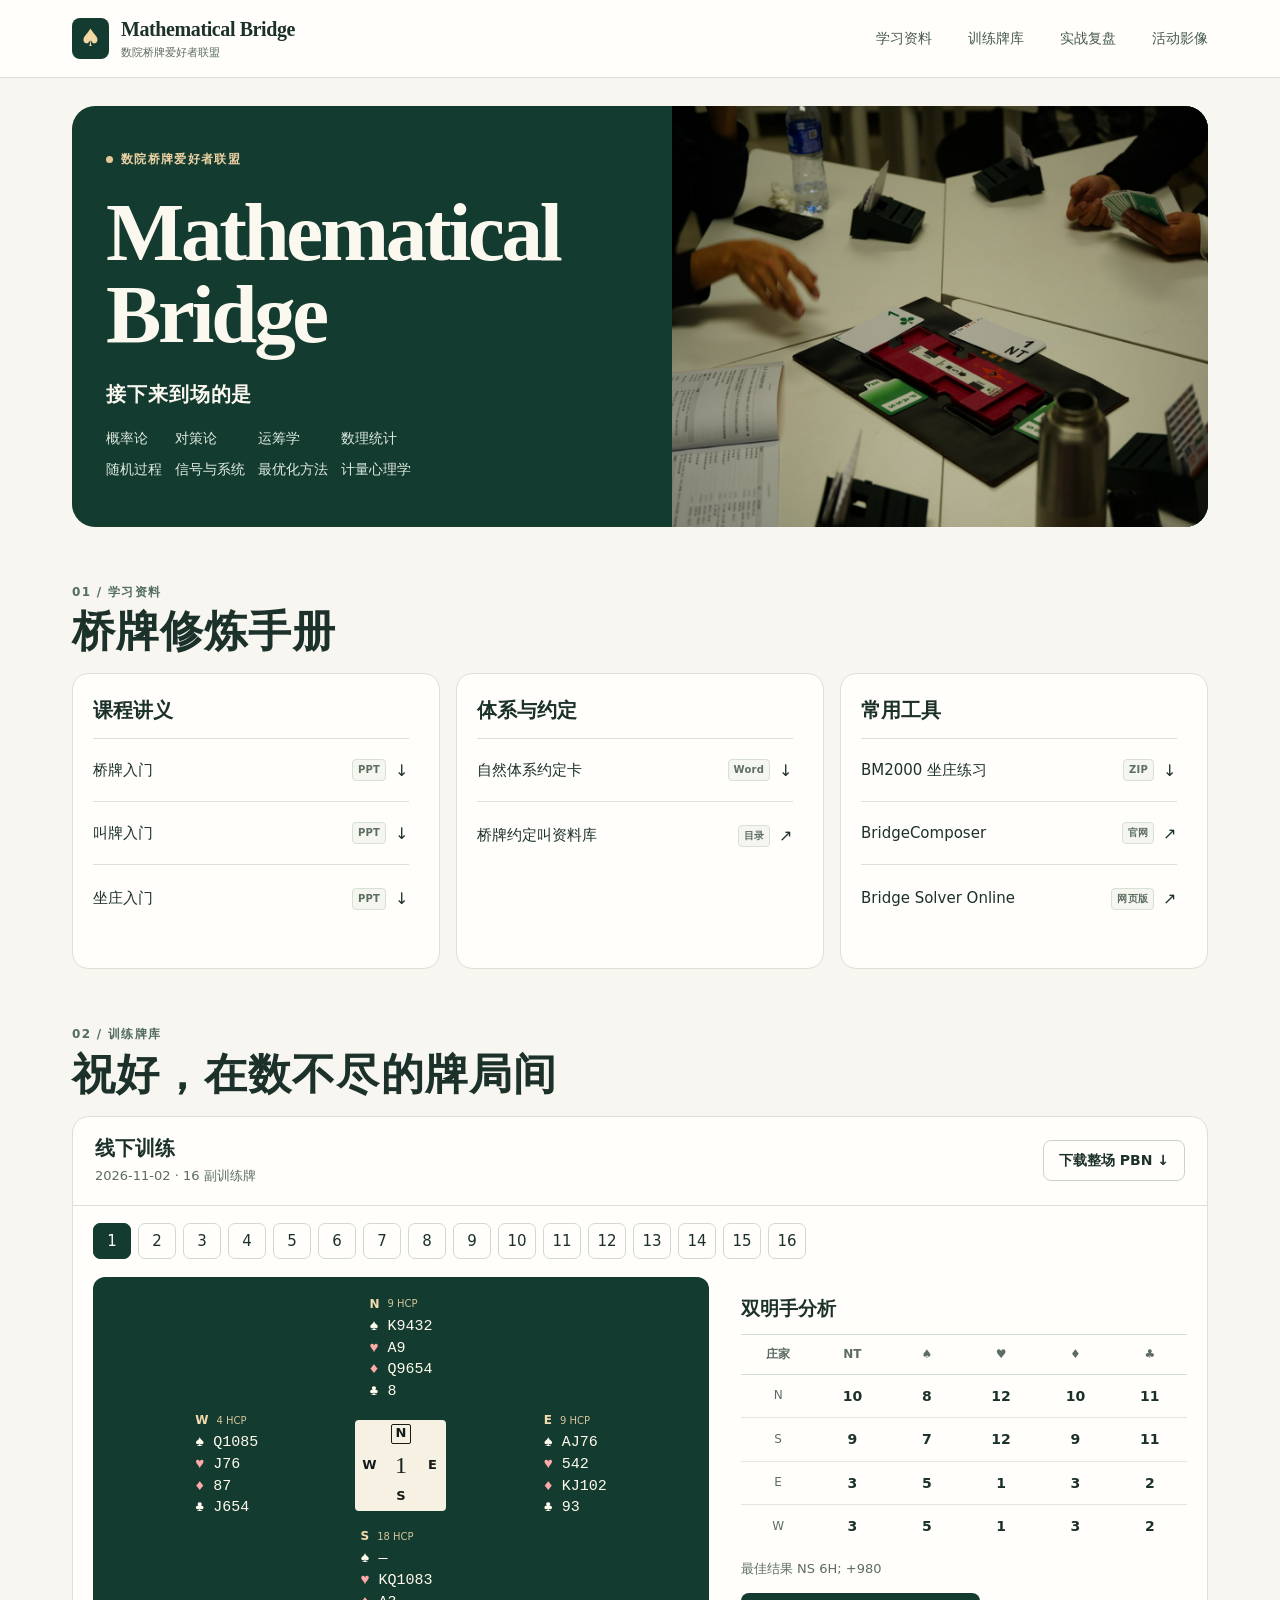
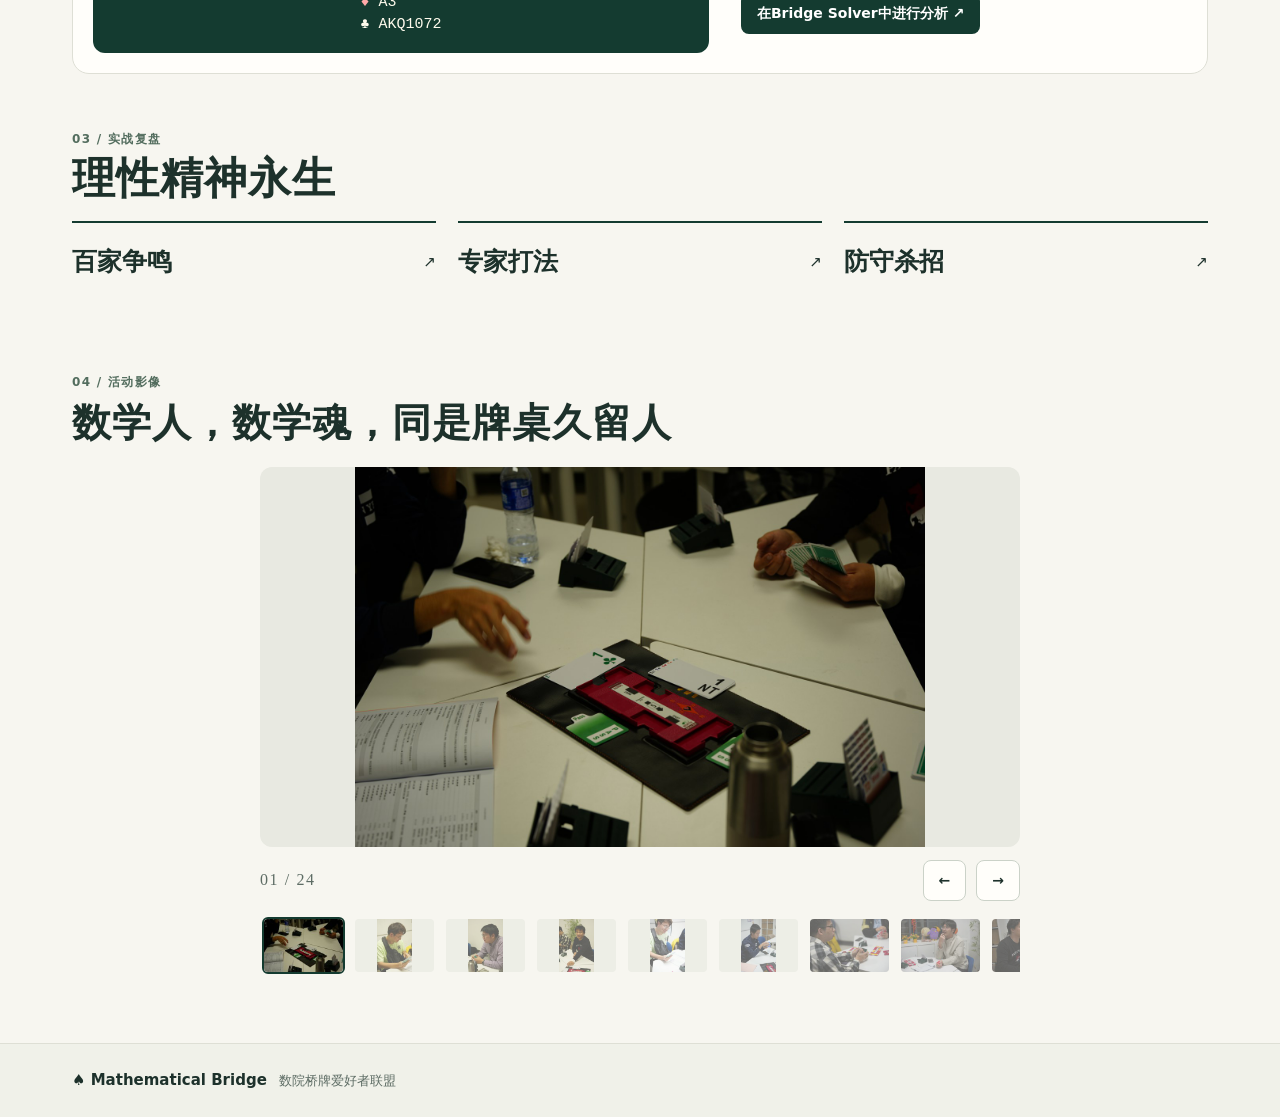
==== index.html @ fadcc2fc "上传网页文件" ====
<!doctype html>
<html lang="zh-CN">
<head>
<meta charset="utf-8">
<meta name="viewport" content="width=device-width, initial-scale=1">
<meta name="description" content="数院桥牌爱好者联盟的入门课件、线下牌谱和实战复盘。">
<title>Mathematical Bridge · 数院桥牌爱好者联盟</title>
<link rel="stylesheet" href="assets/style-ffe5c928dc94.css">
</head>
<body>
<header class="site-header">
  <div class="wrap header-inner">
    <a href="#home" class="brand"><span class="brand-mark" aria-hidden="true">♠</span><span><b>Mathematical Bridge</b><small>数院桥牌爱好者联盟</small></span></a>
    <nav aria-label="网站栏目"><a href="#learn">学习资料</a><a href="#boards">训练牌库</a><a href="#stories">实战复盘</a><a href="#gallery">活动影像</a></nav>
  </div>
</header>
<main id="home" class="wrap">
  <section class="hero" aria-labelledby="hero-title">
    <div class="hero-copy">
      <p class="eyebrow"><span></span> 数院桥牌爱好者联盟</p>
      <h1 id="hero-title">Mathematical Bridge</h1>
      <p class="hero-sub">接下来到场的是</p>
      <p class="hero-desc subjects"><span>概率论</span><span>对策论</span><span>运筹学</span><span>数理统计</span><span>随机过程</span><span>信号与系统</span><span>最优化方法</span><span>计量心理学</span></p>
    </div>
    <figure class="hero-media" id="hero-media"></figure>
  </section>
  <section id="learn" class="section">
    <div class="section-head"><div><p class="section-index">01 / 学习资料</p><h2>桥牌修炼手册</h2></div></div>
    <div class="resources" id="resources"></div>
  </section>
  <section id="boards" class="section">
    <div class="section-head"><div><p class="section-index">02 / 训练牌库</p><h2>祝好，在数不尽的牌局间</h2></div></div>
    <div id="board-library"></div>
  </section>
  <section id="stories" class="section">
    <div class="section-head"><div><p class="section-index">03 / 实战复盘</p><h2>理性精神永生</h2></div></div>
    <div id="story-list"></div>
  </section>
  <section id="gallery" class="section">
    <div class="section-head"><div><p class="section-index">04 / 活动影像</p><h2>数学人，数学魂，同是牌桌久留人</h2></div></div>
    <div class="gallery-carousel" id="photo-list"></div>
  </section>
</main>
<main id="detail-page" class="wrap detail-page" hidden></main>
<footer class="site-footer"><div class="wrap"><span><b>♠ Mathematical Bridge</b> <span class="footer-sub">数院桥牌爱好者联盟</span></span></div></footer>

<script src="assets/app-5e67f8ce5bbc.js" defer></script>
</body>
</html>
---- assets/style-ffe5c928dc94.css ----
:root{--bg:#f7f6f0;--paper:#fffefa;--ink:#1d312b;--muted:#5d6c64;--line:#dedfd5;--green:#143b30;--green-light:#e9f0e8;--gold:#e5c998;--red:#a43639;--radius:17px}
*{box-sizing:border-box}
html{scroll-behavior:smooth}
body{margin:0;background:var(--bg);color:var(--ink);font:15px/1.6 system-ui,"Microsoft YaHei","PingFang SC",sans-serif}
a{color:inherit;text-decoration:none}
button,input,select,textarea{font:inherit}
button,select{cursor:pointer}
a:focus-visible,button:focus-visible,input:focus-visible,select:focus-visible,textarea:focus-visible,summary:focus-visible{outline:3px solid #a66e2b;outline-offset:3px}
h1,h2,h3,h4,p,figure{margin:0}
[hidden]{display:none!important}
.wrap{width:min(1136px,calc(100% - 64px));margin-inline:auto}
.site-header{border-bottom:1px solid var(--line);background:var(--paper)}
.header-inner{min-height:77px;display:flex;justify-content:space-between;align-items:center;gap:20px}
.brand{display:flex;align-items:center;gap:12px;flex:none;line-height:1.22}
.brand-mark{width:37px;height:41px;display:grid;place-items:center;background:var(--green);color:#f3d7a5;border-radius:8px;font-size:24px}
.brand b{display:block;font-size:18px;letter-spacing:.04em}
.brand small{font-size:11px;color:var(--muted)}
nav,.actions{display:flex;flex-wrap:wrap;align-items:center;gap:10px}
nav{gap:clamp(12px,3vw,36px);color:#485a50;font-size:14px}
nav a:hover,.board-story:hover{text-decoration:underline;text-underline-offset:4px}
.hero{margin-top:28px;display:grid;grid-template-columns:1.05fr 1fr;background:var(--green);color:#fbf8ef;border-radius:23px;overflow:hidden}
.hero-copy{padding:clamp(30px,5vw,66px);align-self:center}
.eyebrow,.section-index,.label{font-weight:650;font-size:12px;letter-spacing:.11em}
.eyebrow{color:#ebd2a4;display:flex;gap:8px;align-items:center}
.eyebrow span{background:var(--gold);width:7px;height:7px;border-radius:50%}
h1,h2{font-family:"Songti SC","STSong","SimSun",serif;font-weight:750;line-height:1.15}
h1{font-size:clamp(52px,7.2vw,96px);letter-spacing:.04em;margin:15px 0 10px}
.hero-sub{font-size:clamp(17px,2.3vw,26px);font-weight:600;letter-spacing:.045em}
.hero-desc{color:#dfebe0;max-width:31ch;margin:15px 0 26px}
.hero-media{position:relative;min-height:100%;display:grid;background:#245042}
.hero-media img{position:absolute;width:100%;height:100%;object-fit:cover}
.hero-media figcaption{position:relative;align-self:end;justify-self:end;background:#173127e8;color:#fff8e8;padding:7px 14px;border-radius:7px;margin:16px;font-size:12px}
.suits-decoration{margin:auto;color:var(--gold);font-size:clamp(33px,5vw,70px);letter-spacing:.13em}
.button{display:inline-flex;align-items:center;justify-content:center;gap:8px;padding:9px 15px;min-height:41px;border:1px solid transparent;border-radius:8px;font-size:14px;font-weight:650;line-height:1.35;text-align:center}
.button:hover{filter:brightness(.93)}
.primary{color:#1b3028;background:#f4dcaa}
.on-dark{border-color:#91a69a;background:transparent;color:#fffdf2}
.solid{background:var(--green);color:#fff}
.quiet{background:var(--paper);color:var(--ink);border-color:#cbd2c8}
.danger{color:#9c3134}
.section{margin:56px 0;scroll-margin-top:20px}
.section-head{display:flex;justify-content:space-between;align-items:end;gap:12px;margin-bottom:17px}
.section-index{color:#536d5e;margin-bottom:5px}
h2{font-size:clamp(29px,4vw,43px);letter-spacing:.025em}
.section-head>p,.muted,.description{color:var(--muted)}
.resources{display:grid;grid-template-columns:repeat(2,minmax(0,1fr));gap:14px}
.panel,.resource,.story,.gallery figure,.empty{background:var(--paper);border:1px solid var(--line);border-radius:var(--radius)}
.resource{padding:20px;display:grid;grid-template-columns:auto minmax(0,1fr);gap:14px;align-content:start}
.resource .actions{margin-top:12px}
.resource h3,.panel h3,.story h3{font-size:20px;line-height:1.35;overflow-wrap:anywhere}
.resource p,.story p{margin-top:6px}
.file-icon{display:grid;place-items:center;width:45px;height:45px;background:var(--green-light);color:var(--green);font-size:13px;font-weight:700;border-radius:10px}
.label{color:#577061}
.empty{padding:21px;color:var(--muted)}
.description,.prose{white-space:pre-wrap;overflow-wrap:anywhere}
.session-head{padding:18px 22px;display:flex;justify-content:space-between;align-items:center;gap:12px;flex-wrap:wrap;border-bottom:1px solid var(--line)}
.session-head p{margin-top:4px}
.board-layout{display:grid;grid-template-columns:minmax(0,1.26fr) minmax(0,1fr);align-items:start;gap:20px;padding:20px}
.board-nav{display:flex;flex-wrap:wrap;align-items:center;gap:7px;margin:0 0 12px}
.board-nav button{width:38px;min-height:36px;border:1px solid #d3d9d0;border-radius:7px;background:var(--paper);color:var(--ink);font-variant-numeric:tabular-nums}
.board-nav button[aria-pressed="true"]{color:white;background:var(--green);border-color:var(--green)}
.table-felt{background:var(--green);color:#fffbed;padding:15px;border-radius:12px;display:grid;grid-template-columns:minmax(0,1fr) minmax(45px,.8fr) minmax(0,1fr);gap:5px 6px;align-items:center}
.hand{justify-self:center;min-width:0}
.hand[data-seat="N"]{grid-area:1/2}.hand[data-seat="W"]{grid-area:2/1}.hand[data-seat="E"]{grid-area:2/3}.hand[data-seat="S"]{grid-area:3/2}
.hand h4{color:#f5dcae;font-size:12px;margin-bottom:2px}
.cards{display:grid;grid-template-columns:14px 1fr;column-gap:4px;font:clamp(11px,1.3vw,15px)/1.45 ui-monospace,Consolas,monospace;white-space:nowrap}
.red{color:var(--red)}.table-felt .red{color:#ffaaa8}
.table-center{grid-area:2/2;text-align:center;color:#f5dcae;border:1px solid #b9c6aa65;border-radius:9px;padding:8px 2px;font-size:12px}
.table-center b{display:block;font-size:16px}
.analysis{min-width:0}
.analysis h3{margin:5px 0 6px}
.analysis p{margin-bottom:8px}
.dd{border-collapse:collapse;width:100%;text-align:center;margin:12px 0;font-variant-numeric:tabular-nums}
.dd td,.dd th{padding:6px 3px;border-bottom:1px solid var(--line)}
.dd thead,.dd tbody th{background:#edf1e9}
.dd td.make{font-weight:700;color:var(--green)}
.dd th:first-child{width:24%}
.small{font-size:13px}
.board-story{display:block;font-weight:650;margin:7px 0}
.story-list,.manage-list{display:grid;gap:10px}
.story{padding:17px 21px;scroll-margin-top:20px}
.story summary{cursor:pointer;font-weight:650}
.story-block{margin-top:12px}
.story-block h4{font-size:14px}
.gallery{display:grid;grid-template-columns:repeat(3,minmax(0,1fr));gap:14px}
.gallery figure{overflow:hidden}
.gallery img{display:block;width:100%;aspect-ratio:1.58;object-fit:cover}
.gallery figcaption{padding:12px 15px}
.site-footer{border-top:1px solid var(--line);background:#f0f1e9}
.site-footer .wrap{display:flex;justify-content:space-between;align-items:center;gap:10px;min-height:73px}
.footer-sub{color:var(--muted);margin-left:7px;font-size:13px}
dialog{border:1px solid var(--line);border-radius:17px;width:min(780px,calc(100% - 24px));max-height:calc(100dvh - 24px);padding:20px;background:var(--bg);color:var(--ink)}
dialog::backdrop{background:#0d211bcc}
.manage-head{display:flex;align-items:center;justify-content:space-between;gap:10px;margin-bottom:14px}
.guide{background:var(--green-light);padding:10px 14px;border-radius:9px;margin-bottom:14px}
.guide summary{cursor:pointer;font-weight:650}
.guide ol{margin:6px 0;padding-left:21px}
.fields{display:grid;grid-template-columns:repeat(2,minmax(0,1fr));gap:12px;margin-bottom:12px}
.fields label,.session-picker{display:grid;gap:4px;font-weight:650}
.fields small{font-weight:400;color:var(--muted)}
.fields .span{grid-column:1/-1}
input,select,textarea{width:100%;min-width:0;border:1px solid #bfcac0;border-radius:7px;padding:8px;background:var(--paper);color:var(--ink)}
.manage-row{display:flex;justify-content:space-between;align-items:center;flex-wrap:wrap;gap:9px;padding:10px 0;border-top:1px solid var(--line);overflow-wrap:anywhere}
.export-bar{border-top:1px solid var(--line);padding-top:15px;margin-top:13px}
#manage-status{min-height:1.6em;margin:9px 0;color:#4e6255}
@media(max-width:790px){
  .wrap{width:calc(100% - 36px)}
  .section{margin:40px 0}
  .hero-copy{padding:28px}
  .board-layout{grid-template-columns:minmax(0,1fr)}
  .table-felt{max-width:540px;margin-inline:auto}
  .cards{font-size:clamp(11px,2vw,15px)}
}
@media(max-width:570px){
  .wrap{width:calc(100% - 26px)}
  .header-inner{flex-direction:column;align-items:start;gap:9px;padding-block:11px}
  nav{gap:8px 17px;font-size:13px}
  nav a{padding-block:5px}
  .hero{margin-top:14px;grid-template-columns:1fr;border-radius:16px}
  .hero-copy{padding:25px 20px}
  .hero-media{min-height:180px}
  .section-head{display:block}
  .section-head>p{margin-top:6px}
  .resources,.fields{grid-template-columns:minmax(0,1fr)}
  .session-head,.board-layout{padding:13px}
  .table-felt{padding:10px 5px;grid-template-columns:minmax(0,1fr) minmax(36px,.9fr) minmax(0,1fr);gap:6px 3px}
  .gallery{grid-template-columns:repeat(2,minmax(0,1fr))}
}
@media(prefers-reduced-motion:reduce){html{scroll-behavior:auto}}
.brand b{font-family:Georgia,"Times New Roman",serif;font-size:20px;letter-spacing:-.02em}
.hero{grid-template-columns:1.12fr 1fr}
.hero-copy{padding:44px 34px}
h1{font-family:Georgia,"Times New Roman",serif;font-size:clamp(46px,6.8vw,83px);letter-spacing:-.04em;line-height:.99;overflow-wrap:normal}
.hero h1{max-width:9ch;margin-block:22px}
.hero-sub{font-size:20px}
.hero-desc{max-width:none;line-height:1.9}
.subjects{display:grid;grid-template-columns:repeat(4,max-content);gap:5px 13px;font-size:14px;margin-bottom:0}
.subjects span{white-space:nowrap}
.resource-group{background:var(--paper);border:1px solid var(--line);border-radius:16px;padding:21px 23px}
.resource-heading{display:flex;justify-content:space-between;align-items:center;padding-bottom:12px}
.resource-heading h3{font-size:20px}
.download-row{display:grid;grid-template-columns:25px minmax(0,1fr) 18px;gap:12px;align-items:center;padding:16px 0;border-top:1px solid var(--line)}
.download-row:hover{color:#8a5b21}
.row-number{font:12px Georgia,serif;color:var(--muted)}
.download-arrow{font-size:19px}
.table-center{width:91px;height:91px;position:relative;background:#f6f1e2;color:#15221c;border:0;border-radius:4px;padding:0;justify-self:center;display:grid;place-items:center}
.table-center b.board-number{font:24px Georgia,serif;color:#15221c}
.compass-seat{position:absolute;display:grid;place-items:center;width:22px;height:22px;font-size:13px;font-weight:750;color:#151b18}
.compass-seat.vulnerable{color:#bb2c33}
.pos-N{top:3px;left:calc(50% - 11px)}.pos-S{bottom:3px;left:calc(50% - 11px)}
.pos-W{left:3px;top:calc(50% - 11px)}.pos-E{right:3px;top:calc(50% - 11px)}
.compass-seat.dealer{outline:1.5px solid currentColor;outline-offset:-2px;border-radius:3px}
.hand h4{display:flex;align-items:center;gap:8px}
.hand h4 small{font-size:10px;font-weight:400;opacity:.85;white-space:nowrap}
.hand[data-seat="N"],.hand[data-seat="S"]{grid-column:1/-1}
.table-felt{grid-template-columns:minmax(0,1fr) 91px minmax(0,1fr);padding:18px 13px;gap:8px}
.hidden-cards{font-size:21px;letter-spacing:4px;color:#b2c5b5;min-height:65px}
.story-categories{display:grid;grid-template-columns:repeat(3,minmax(0,1fr));gap:22px}
.story-category{padding:19px 0;border-top:2px solid var(--green)}
.category-heading{display:flex;justify-content:space-between;align-items:center;margin-bottom:16px}
.category-heading h3{font-size:25px;font-family:"SimSun",serif}
.story-title{display:flex;align-items:center;justify-content:space-between;gap:12px;padding:16px 0;border-top:1px solid var(--line);font-size:19px}
.story-title:hover,.category-heading:hover{color:#996b30}
.detail-page{min-height:70vh;padding-block:36px 70px}
.detail-page h1{font-family:"SimSun",serif;font-size:clamp(37px,6vw,65px);letter-spacing:.02em;line-height:1.25;margin:24px 0}
.back-link{display:inline-block;color:var(--muted);margin-bottom:18px}
.replay-grid{display:grid;grid-template-columns:minmax(0,1.15fr) minmax(0,1fr);gap:25px}
.auction-panel{background:var(--paper);padding:22px;border:1px solid var(--line);border-radius:14px}
.auction-table{width:100%;text-align:center;border-collapse:collapse;margin:14px 0}
.auction-table td,.auction-table th{padding:8px;border-bottom:1px solid var(--line);width:25%}
.auction-table .current-bid{background:var(--green-light);font-weight:750;color:var(--green)}
.auction-note{margin:12px 0;color:var(--muted)}
.step-actions{justify-content:space-between}
button:disabled{opacity:.4;cursor:default}
.story-intro{max-width:780px;margin:35px auto}
.story-intro section{margin:24px 0}
.story-intro h3{margin-bottom:9px}
.story-result{background:var(--green-light);padding:15px;border-radius:8px;margin-top:16px}
.category-index{max-width:780px}
.gallery-carousel{width:min(100%,760px);margin-inline:auto}
.gallery-stage{height:380px;background:#e8e9e1;border-radius:12px;overflow:hidden;position:relative}
.gallery-stage img{position:absolute;inset:0;width:100%;height:100%;min-width:0;min-height:0;object-fit:contain;display:block}
.gallery-toolbar{display:flex;justify-content:space-between;align-items:center;gap:8px;padding:13px 0}
.photo-count{font:16px Georgia,serif;letter-spacing:.1em;color:var(--muted)}
.photo-thumbnails{display:flex;gap:8px;overflow-x:auto;padding:3px 2px 13px;scrollbar-width:thin}
.photo-thumbnails button{flex:0 0 83px;height:57px;background:transparent;padding:0;border:2px solid transparent;border-radius:6px;overflow:hidden;opacity:.6}
.photo-thumbnails button[aria-pressed="true"]{border-color:var(--green);opacity:1}
.photo-thumbnails img{width:100%;height:100%;object-fit:contain;display:block;background:#e8e9e1}
#gallery h2{font-size:clamp(25px,3.3vw,39px);line-height:1.35}
@media(max-width:790px){.replay-grid{grid-template-columns:minmax(0,1fr)}.gallery-stage{height:340px}.hero-copy{padding:30px 24px}.brand b{font-size:18px}.subjects{grid-template-columns:repeat(2,max-content)}}
@media(max-width:570px){.hero{grid-template-columns:1fr}.hero h1{font-size:clamp(32px,8.4vw,47px)}.story-categories{grid-template-columns:1fr;gap:4px}.table-felt{grid-template-columns:minmax(0,1fr) 67px minmax(0,1fr);padding:12px 6px;gap:7px 3px}.table-center{width:67px;height:67px}.compass-seat{width:18px;height:18px;font-size:11px}.pos-N,.pos-S{left:calc(50% - 9px)}.pos-W,.pos-E{top:calc(50% - 9px)}.table-center b.board-number{font-size:17px}.gallery-stage{height:280px}.auction-panel{padding:15px}.hand h4{gap:4px}.hand h4 small{font-size:9px}.site-footer .wrap{flex-wrap:wrap;padding-block:13px}.footer-sub{display:block;margin:4px 0}.resource-group{padding:18px}.brand b{font-size:21px}}
.story-challenge{font-family:"STKaiti","KaiTi","FangSong",serif;font-size:clamp(23px,3.4vw,35px);letter-spacing:.07em;line-height:1.5;margin:0 0 25px;color:#8c622d}
.story-attribution{max-width:780px;margin:35px auto 0;padding-top:16px;border-top:1px solid var(--line);font-family:"STKaiti","KaiTi",serif;font-size:18px}
@media(min-width:791px) and (max-width:1120px){.subjects{font-size:12px;column-gap:7px}}
.resources{grid-template-columns:repeat(3,minmax(0,1fr));gap:16px;align-items:stretch}
.resource-group{padding:20px;min-width:0}
.download-row{grid-template-columns:minmax(0,1fr) auto 14px;gap:9px;padding:15px 0;min-height:63px}
.resource-title{overflow-wrap:anywhere;line-height:1.55}
.resource-description{display:block;font-size:11px;line-height:1.8;color:var(--muted);margin-top:7px;font-weight:400}
.format-badge{font-size:10px;font-weight:650;color:#5e6e63;border:1px solid #d8dfd5;background:#f4f6ef;border-radius:4px;padding:2px 5px;white-space:nowrap;letter-spacing:.02em}
.download-arrow{font-size:16px}
.panel>.board-nav{padding:17px 20px 0;margin:0}
.board-layout{grid-template-columns:minmax(0,1.16fr) minmax(0,.84fr);align-items:stretch;gap:32px;padding-top:18px}
.board-layout .table-felt{min-height:360px}
.analysis{display:flex;flex-direction:column;justify-content:center;gap:12px;padding:6px 0}
.analysis h3{margin:0;font-size:19px}
.analysis p{margin:0}
.dd{table-layout:fixed;margin:0;border-collapse:separate;border-spacing:0;width:100%;font-size:14px}
.dd thead,.dd tbody th{background:transparent}
.dd td,.dd th{width:16.666%;padding:10px 2px;border:0;border-bottom:1px solid #e3e8df;font-weight:400}
.dd th:first-child{width:16.666%}
.dd thead th{font-size:12px;font-weight:650;color:var(--muted);border-top:1px solid #d5ded2;border-bottom:1px solid #d5ded2}
.dd tbody th{font-size:12px;color:var(--muted)}
.dd tbody tr:last-child>*{border-bottom:0}
.dd td{font-weight:550;color:var(--ink)}
.analysis>.actions{margin-top:1px}
.click-card{position:fixed;z-index:9999;pointer-events:none;width:23px;height:32px;border-radius:4px;background:#fffdf5;border:1px solid #d5d9cd;box-shadow:0 2px 6px #15362a12;display:grid;place-items:center;font-size:16px;color:var(--green)}
.click-card.red{color:var(--red)}
@media(min-width:571px) and (max-width:999px){.resources{grid-template-columns:repeat(2,minmax(0,1fr))}.resource-group:last-child{grid-column:1/-1}}
@media(max-width:790px){.board-layout{grid-template-columns:minmax(0,1fr);gap:20px}.analysis{max-width:540px;width:100%;margin-inline:auto}}
@media(max-width:570px){.resources{grid-template-columns:minmax(0,1fr)}.board-layout{padding:13px}.panel>.board-nav{padding:13px 13px 0}.board-layout .table-felt{min-height:330px}.format-badge{font-size:11px}.resource-description{font-size:12px}}
.convention-search{max-width:520px;margin:22px 0}
.resource-items{height:210px;overflow-y:auto;overflow-x:hidden;scrollbar-width:thin;scrollbar-color:#b8c6b8 transparent;scrollbar-gutter:stable}
.resource-items:focus-visible{outline:2px solid #8a6a37;outline-offset:3px}
.resource-items .download-row:last-child{padding-bottom:10px}
.convention-groups{max-width:900px;margin-bottom:24px;border-top:1px solid var(--line)}
.convention-group{border-bottom:1px solid var(--line)}
.convention-group>summary{min-height:64px;display:flex;justify-content:space-between;align-items:center;gap:16px;list-style:none;font-size:21px;font-family:"Songti SC","SimSun",serif;cursor:pointer;padding:13px 6px}
.convention-group>summary::-webkit-details-marker{display:none}
.convention-group>summary::after{content:"+";font-family:system-ui,sans-serif;color:var(--muted);font-size:20px}
.convention-group[open]>summary::after{content:"−"}
.convention-links{max-height:290px;overflow-y:auto;scrollbar-width:thin;padding:0 18px 15px;background:var(--paper)}
.convention-links .download-row{min-height:54px;padding-block:12px}
.felt-dd{grid-area:3/1;align-self:end;justify-self:start;width:100%;max-width:180px;min-width:0;margin-top:8px}
.felt-dd-label{color:#d5e1d0;font-size:11px;margin-bottom:4px}
.felt-dd .dd{font:11px/1.25 ui-monospace,Consolas,monospace}
.felt-dd .dd th,.felt-dd .dd td{font-size:11px;font-weight:400;color:#f6f5e8;padding:3px 0;border:0;border-bottom:1px solid #a5bfa52c;background:transparent}
.felt-dd .dd thead th{color:#c0d3bd;border-top:0}
.felt-dd .dd tbody th{color:#d4e2cf}
.felt-dd .dd tbody tr:last-child>*{border-bottom:0}
.replay-options{margin-top:14px}
@media(max-width:570px){.resource-items{height:auto;max-height:235px}.convention-group>summary{font-size:20px}.convention-links{padding-inline:10px}.felt-dd{max-width:103px}.felt-dd .dd th,.felt-dd .dd td{padding-block:3px}}
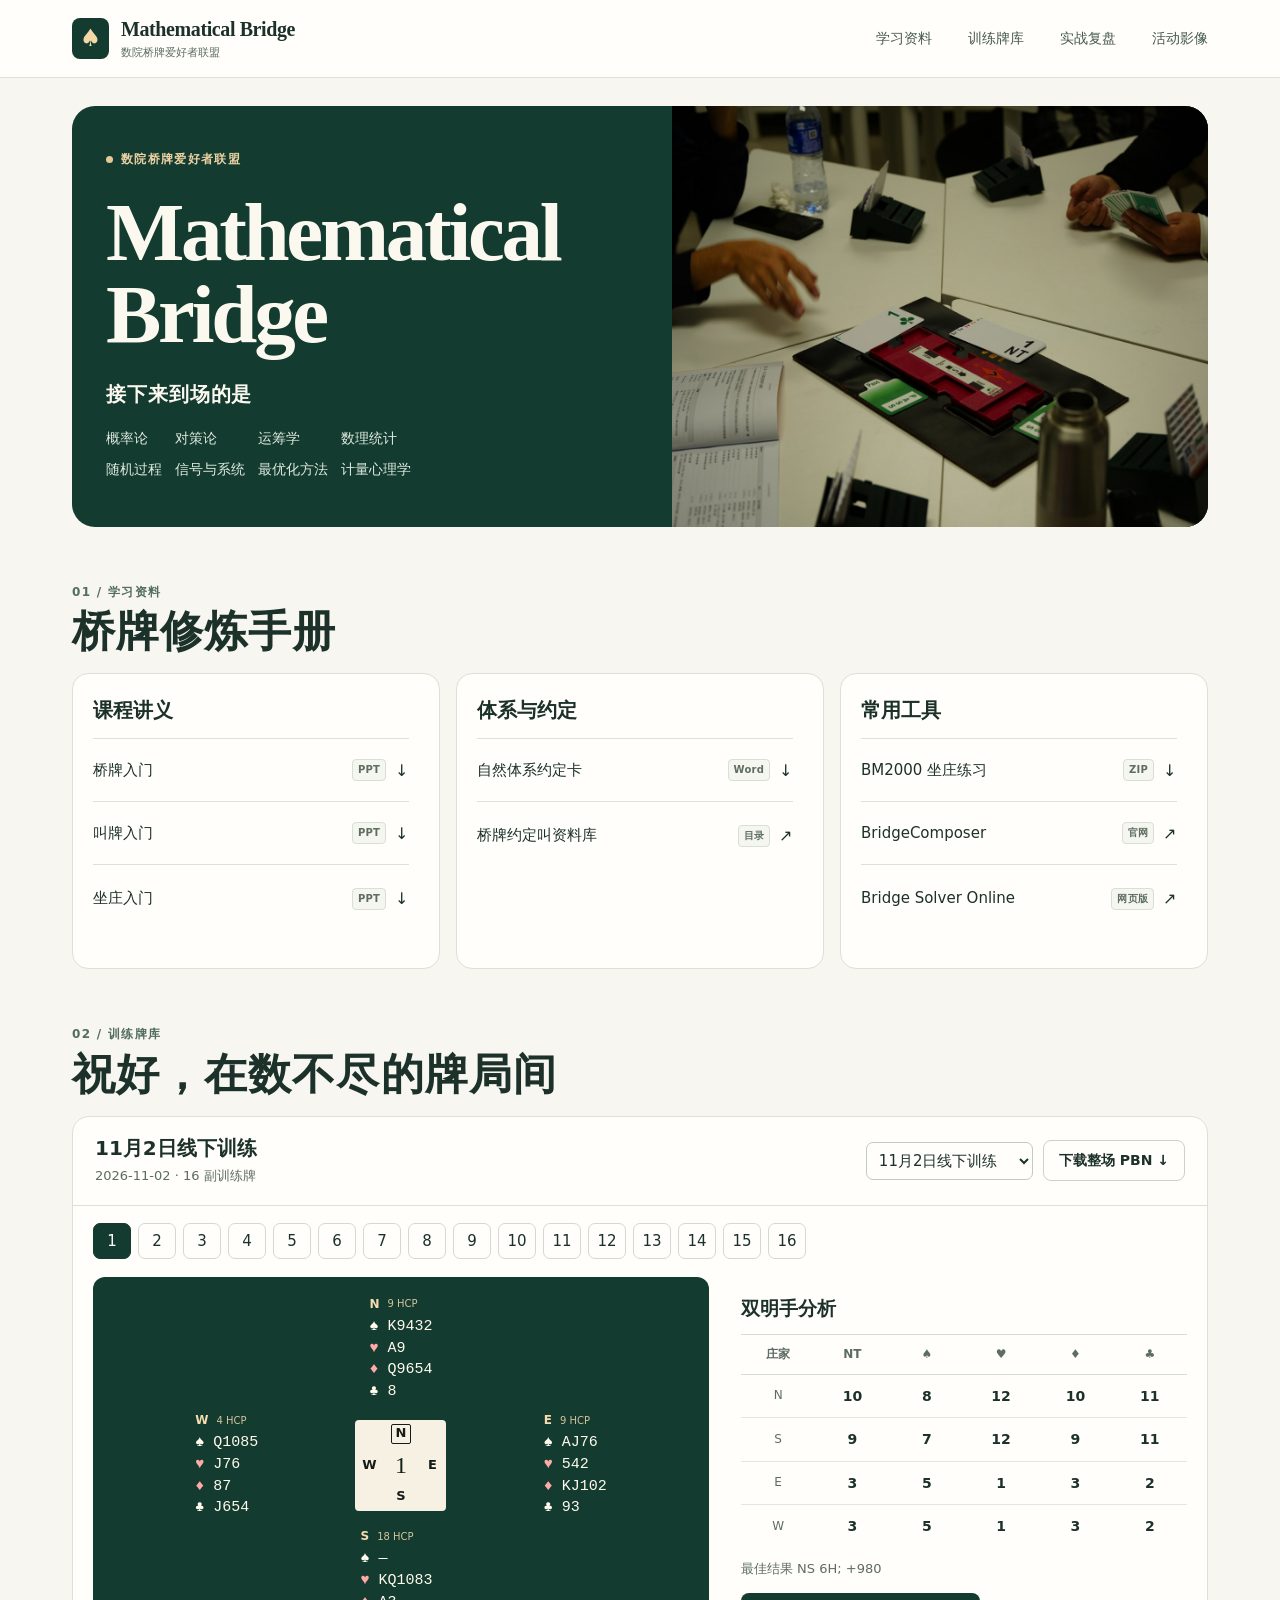
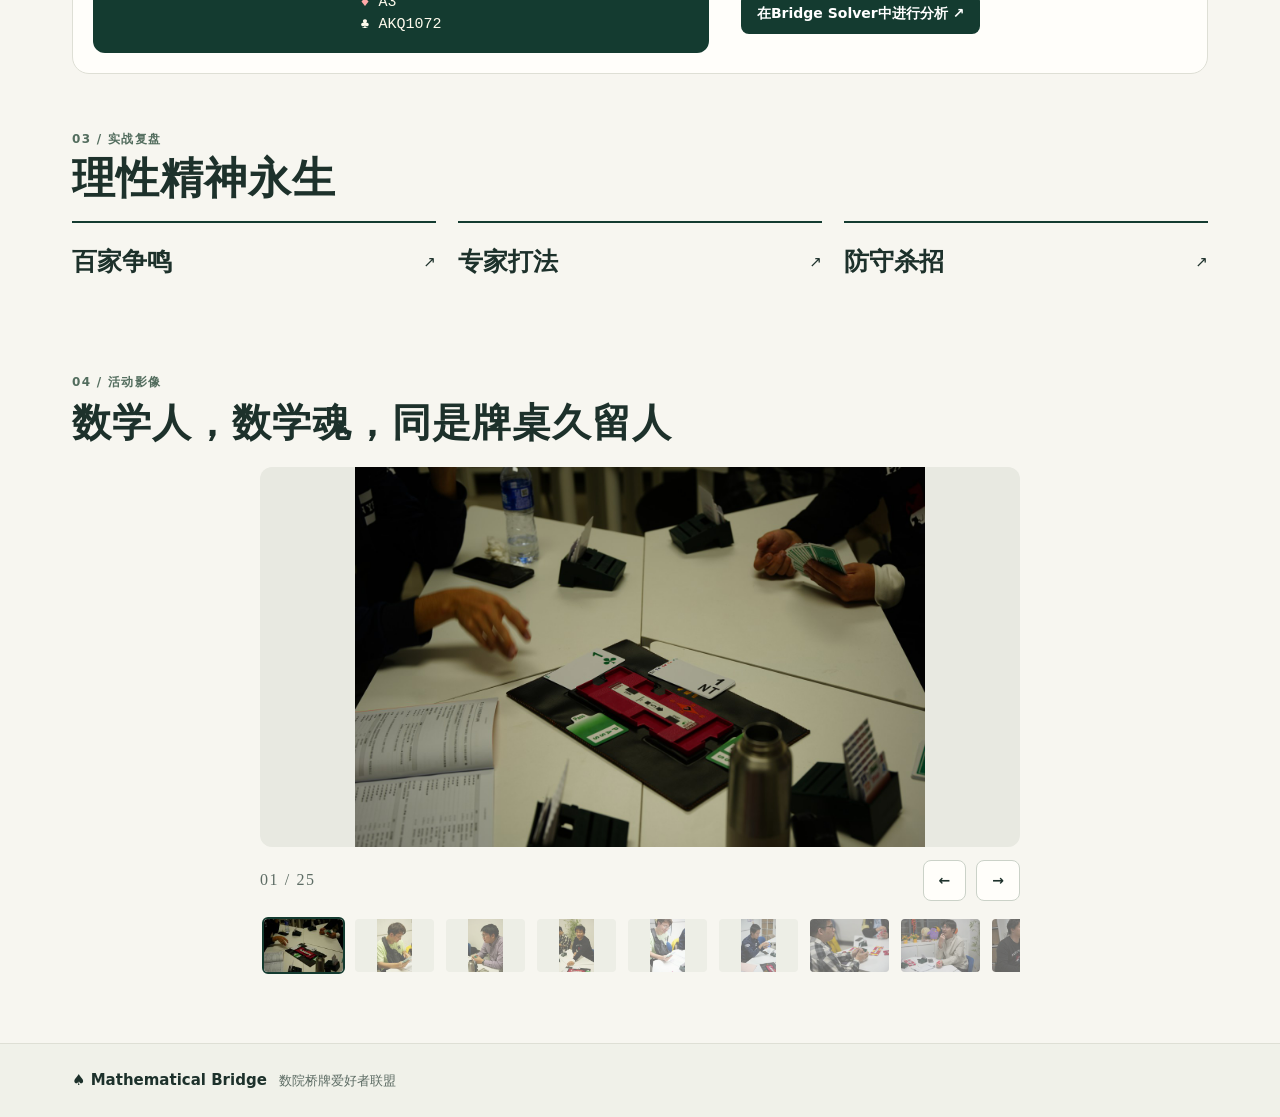
==== commit 05acc7f5: "Add files via upload 11.17第二次活动后修订" ====
--- a/index.html
+++ b/index.html
@@ -5,7 +5,7 @@
 <meta name="viewport" content="width=device-width, initial-scale=1">
 <meta name="description" content="数院桥牌爱好者联盟的入门课件、线下牌谱和实战复盘。">
 <title>Mathematical Bridge · 数院桥牌爱好者联盟</title>
-<link rel="stylesheet" href="assets/style-ffe5c928dc94.css">
+<link rel="stylesheet" href="assets/style-dc630f5e2214.css">
 </head>
 <body>
 <header class="site-header">
@@ -44,6 +44,6 @@
 <main id="detail-page" class="wrap detail-page" hidden></main>
 <footer class="site-footer"><div class="wrap"><span><b>♠ Mathematical Bridge</b> <span class="footer-sub">数院桥牌爱好者联盟</span></span></div></footer>
 
-<script src="assets/app-5e67f8ce5bbc.js" defer></script>
+<script src="assets/app-b9b99198b34b.js" defer></script>
 </body>
 </html>
--- a/assets/style-dc630f5e2214.css
+++ b/assets/style-dc630f5e2214.css
@@ -0,0 +1,277 @@
+:root{--bg:#f7f6f0;--paper:#fffefa;--ink:#1d312b;--muted:#5d6c64;--line:#dedfd5;--green:#143b30;--green-light:#e9f0e8;--gold:#e5c998;--red:#a43639;--radius:17px}
+*{box-sizing:border-box}
+html{scroll-behavior:smooth}
+body{margin:0;background:var(--bg);color:var(--ink);font:15px/1.6 system-ui,"Microsoft YaHei","PingFang SC",sans-serif}
+a{color:inherit;text-decoration:none}
+button,input,select,textarea{font:inherit}
+button,select{cursor:pointer}
+a:focus-visible,button:focus-visible,input:focus-visible,select:focus-visible,textarea:focus-visible,summary:focus-visible{outline:3px solid #a66e2b;outline-offset:3px}
+h1,h2,h3,h4,p,figure{margin:0}
+[hidden]{display:none!important}
+.wrap{width:min(1136px,calc(100% - 64px));margin-inline:auto}
+.site-header{border-bottom:1px solid var(--line);background:var(--paper)}
+.header-inner{min-height:77px;display:flex;justify-content:space-between;align-items:center;gap:20px}
+.brand{display:flex;align-items:center;gap:12px;flex:none;line-height:1.22}
+.brand-mark{width:37px;height:41px;display:grid;place-items:center;background:var(--green);color:#f3d7a5;border-radius:8px;font-size:24px}
+.brand b{display:block;font-size:18px;letter-spacing:.04em}
+.brand small{font-size:11px;color:var(--muted)}
+nav,.actions{display:flex;flex-wrap:wrap;align-items:center;gap:10px}
+nav{gap:clamp(12px,3vw,36px);color:#485a50;font-size:14px}
+nav a:hover,.board-story:hover{text-decoration:underline;text-underline-offset:4px}
+.hero{margin-top:28px;display:grid;grid-template-columns:1.05fr 1fr;background:var(--green);color:#fbf8ef;border-radius:23px;overflow:hidden}
+.hero-copy{padding:clamp(30px,5vw,66px);align-self:center}
+.eyebrow,.section-index,.label{font-weight:650;font-size:12px;letter-spacing:.11em}
+.eyebrow{color:#ebd2a4;display:flex;gap:8px;align-items:center}
+.eyebrow span{background:var(--gold);width:7px;height:7px;border-radius:50%}
+h1,h2{font-family:"Songti SC","STSong","SimSun",serif;font-weight:750;line-height:1.15}
+h1{font-size:clamp(52px,7.2vw,96px);letter-spacing:.04em;margin:15px 0 10px}
+.hero-sub{font-size:clamp(17px,2.3vw,26px);font-weight:600;letter-spacing:.045em}
+.hero-desc{color:#dfebe0;max-width:31ch;margin:15px 0 26px}
+.hero-media{position:relative;min-height:100%;display:grid;background:#245042}
+.hero-media img{position:absolute;width:100%;height:100%;object-fit:cover}
+.hero-media figcaption{position:relative;align-self:end;justify-self:end;background:#173127e8;color:#fff8e8;padding:7px 14px;border-radius:7px;margin:16px;font-size:12px}
+.suits-decoration{margin:auto;color:var(--gold);font-size:clamp(33px,5vw,70px);letter-spacing:.13em}
+.button{display:inline-flex;align-items:center;justify-content:center;gap:8px;padding:9px 15px;min-height:41px;border:1px solid transparent;border-radius:8px;font-size:14px;font-weight:650;line-height:1.35;text-align:center}
+.button:hover{filter:brightness(.93)}
+.primary{color:#1b3028;background:#f4dcaa}
+.on-dark{border-color:#91a69a;background:transparent;color:#fffdf2}
+.solid{background:var(--green);color:#fff}
+.quiet{background:var(--paper);color:var(--ink);border-color:#cbd2c8}
+.danger{color:#9c3134}
+.section{margin:56px 0;scroll-margin-top:20px}
+.section-head{display:flex;justify-content:space-between;align-items:end;gap:12px;margin-bottom:17px}
+.section-index{color:#536d5e;margin-bottom:5px}
+h2{font-size:clamp(29px,4vw,43px);letter-spacing:.025em}
+.section-head>p,.muted,.description{color:var(--muted)}
+.resources{display:grid;grid-template-columns:repeat(2,minmax(0,1fr));gap:14px}
+.panel,.resource,.story,.gallery figure,.empty{background:var(--paper);border:1px solid var(--line);border-radius:var(--radius)}
+.resource{padding:20px;display:grid;grid-template-columns:auto minmax(0,1fr);gap:14px;align-content:start}
+.resource .actions{margin-top:12px}
+.resource h3,.panel h3,.story h3{font-size:20px;line-height:1.35;overflow-wrap:anywhere}
+.resource p,.story p{margin-top:6px}
+.file-icon{display:grid;place-items:center;width:45px;height:45px;background:var(--green-light);color:var(--green);font-size:13px;font-weight:700;border-radius:10px}
+.label{color:#577061}
+.empty{padding:21px;color:var(--muted)}
+.description,.prose{white-space:pre-wrap;overflow-wrap:anywhere}
+.session-head{padding:18px 22px;display:flex;justify-content:space-between;align-items:center;gap:12px;flex-wrap:wrap;border-bottom:1px solid var(--line)}
+.session-head p{margin-top:4px}
+.board-layout{display:grid;grid-template-columns:minmax(0,1.26fr) minmax(0,1fr);align-items:start;gap:20px;padding:20px}
+.board-nav{display:flex;flex-wrap:wrap;align-items:center;gap:7px;margin:0 0 12px}
+.board-nav button{width:38px;min-height:36px;border:1px solid #d3d9d0;border-radius:7px;background:var(--paper);color:var(--ink);font-variant-numeric:tabular-nums}
+.board-nav button[aria-pressed="true"]{color:white;background:var(--green);border-color:var(--green)}
+.table-felt{background:var(--green);color:#fffbed;padding:15px;border-radius:12px;display:grid;grid-template-columns:minmax(0,1fr) minmax(45px,.8fr) minmax(0,1fr);gap:5px 6px;align-items:center}
+.hand{justify-self:center;min-width:0}
+.hand[data-seat="N"]{grid-area:1/2}.hand[data-seat="W"]{grid-area:2/1}.hand[data-seat="E"]{grid-area:2/3}.hand[data-seat="S"]{grid-area:3/2}
+.hand h4{color:#f5dcae;font-size:12px;margin-bottom:2px}
+.cards{display:grid;grid-template-columns:14px 1fr;column-gap:4px;font:clamp(11px,1.3vw,15px)/1.45 ui-monospace,Consolas,monospace;white-space:nowrap}
+.red{color:var(--red)}.table-felt .red{color:#ffaaa8}
+.table-center{grid-area:2/2;text-align:center;color:#f5dcae;border:1px solid #b9c6aa65;border-radius:9px;padding:8px 2px;font-size:12px}
+.table-center b{display:block;font-size:16px}
+.analysis{min-width:0}
+.analysis h3{margin:5px 0 6px}
+.analysis p{margin-bottom:8px}
+.dd{border-collapse:collapse;width:100%;text-align:center;margin:12px 0;font-variant-numeric:tabular-nums}
+.dd td,.dd th{padding:6px 3px;border-bottom:1px solid var(--line)}
+.dd thead,.dd tbody th{background:#edf1e9}
+.dd td.make{font-weight:700;color:var(--green)}
+.dd th:first-child{width:24%}
+.small{font-size:13px}
+.board-story{display:block;font-weight:650;margin:7px 0}
+.story-list,.manage-list{display:grid;gap:10px}
+.story{padding:17px 21px;scroll-margin-top:20px}
+.story summary{cursor:pointer;font-weight:650}
+.story-block{margin-top:12px}
+.story-block h4{font-size:14px}
+.gallery{display:grid;grid-template-columns:repeat(3,minmax(0,1fr));gap:14px}
+.gallery figure{overflow:hidden}
+.gallery img{display:block;width:100%;aspect-ratio:1.58;object-fit:cover}
+.gallery figcaption{padding:12px 15px}
+.site-footer{border-top:1px solid var(--line);background:#f0f1e9}
+.site-footer .wrap{display:flex;justify-content:space-between;align-items:center;gap:10px;min-height:73px}
+.footer-sub{color:var(--muted);margin-left:7px;font-size:13px}
+dialog{border:1px solid var(--line);border-radius:17px;width:min(780px,calc(100% - 24px));max-height:calc(100dvh - 24px);padding:20px;background:var(--bg);color:var(--ink)}
+dialog::backdrop{background:#0d211bcc}
+.manage-head{display:flex;align-items:center;justify-content:space-between;gap:10px;margin-bottom:14px}
+.guide{background:var(--green-light);padding:10px 14px;border-radius:9px;margin-bottom:14px}
+.guide summary{cursor:pointer;font-weight:650}
+.guide ol{margin:6px 0;padding-left:21px}
+.fields{display:grid;grid-template-columns:repeat(2,minmax(0,1fr));gap:12px;margin-bottom:12px}
+.fields label,.session-picker{display:grid;gap:4px;font-weight:650}
+.fields small{font-weight:400;color:var(--muted)}
+.fields .span{grid-column:1/-1}
+input,select,textarea{width:100%;min-width:0;border:1px solid #bfcac0;border-radius:7px;padding:8px;background:var(--paper);color:var(--ink)}
+.manage-row{display:flex;justify-content:space-between;align-items:center;flex-wrap:wrap;gap:9px;padding:10px 0;border-top:1px solid var(--line);overflow-wrap:anywhere}
+.export-bar{border-top:1px solid var(--line);padding-top:15px;margin-top:13px}
+#manage-status{min-height:1.6em;margin:9px 0;color:#4e6255}
+@media(max-width:790px){
+  .wrap{width:calc(100% - 36px)}
+  .section{margin:40px 0}
+  .hero-copy{padding:28px}
+  .board-layout{grid-template-columns:minmax(0,1fr)}
+  .table-felt{max-width:540px;margin-inline:auto}
+  .cards{font-size:clamp(11px,2vw,15px)}
+}
+@media(max-width:570px){
+  .wrap{width:calc(100% - 26px)}
+  .header-inner{flex-direction:column;align-items:start;gap:9px;padding-block:11px}
+  nav{gap:8px 17px;font-size:13px}
+  nav a{padding-block:5px}
+  .hero{margin-top:14px;grid-template-columns:1fr;border-radius:16px}
+  .hero-copy{padding:25px 20px}
+  .hero-media{min-height:180px}
+  .section-head{display:block}
+  .section-head>p{margin-top:6px}
+  .resources,.fields{grid-template-columns:minmax(0,1fr)}
+  .session-head,.board-layout{padding:13px}
+  .table-felt{padding:10px 5px;grid-template-columns:minmax(0,1fr) minmax(36px,.9fr) minmax(0,1fr);gap:6px 3px}
+  .gallery{grid-template-columns:repeat(2,minmax(0,1fr))}
+}
+@media(prefers-reduced-motion:reduce){html{scroll-behavior:auto}}
+.brand b{font-family:Georgia,"Times New Roman",serif;font-size:20px;letter-spacing:-.02em}
+.hero{grid-template-columns:1.12fr 1fr}
+.hero-copy{padding:44px 34px}
+h1{font-family:Georgia,"Times New Roman",serif;font-size:clamp(46px,6.8vw,83px);letter-spacing:-.04em;line-height:.99;overflow-wrap:normal}
+.hero h1{max-width:9ch;margin-block:22px}
+.hero-sub{font-size:20px}
+.hero-desc{max-width:none;line-height:1.9}
+.subjects{display:grid;grid-template-columns:repeat(4,max-content);gap:5px 13px;font-size:14px;margin-bottom:0}
+.subjects span{white-space:nowrap}
+.resource-group{background:var(--paper);border:1px solid var(--line);border-radius:16px;padding:21px 23px}
+.resource-heading{display:flex;justify-content:space-between;align-items:center;padding-bottom:12px}
+.resource-heading h3{font-size:20px}
+.download-row{display:grid;grid-template-columns:25px minmax(0,1fr) 18px;gap:12px;align-items:center;padding:16px 0;border-top:1px solid var(--line)}
+.download-row:hover{color:#8a5b21}
+.row-number{font:12px Georgia,serif;color:var(--muted)}
+.download-arrow{font-size:19px}
+.table-center{width:91px;height:91px;position:relative;background:#f6f1e2;color:#15221c;border:0;border-radius:4px;padding:0;justify-self:center;display:grid;place-items:center}
+.table-center b.board-number{font:24px Georgia,serif;color:#15221c}
+.compass-seat{position:absolute;display:grid;place-items:center;width:22px;height:22px;font-size:13px;font-weight:750;color:#151b18}
+.compass-seat.vulnerable{color:#bb2c33}
+.pos-N{top:3px;left:calc(50% - 11px)}.pos-S{bottom:3px;left:calc(50% - 11px)}
+.pos-W{left:3px;top:calc(50% - 11px)}.pos-E{right:3px;top:calc(50% - 11px)}
+.compass-seat.dealer{outline:1.5px solid currentColor;outline-offset:-2px;border-radius:3px}
+.hand h4{display:flex;align-items:center;gap:8px}
+.hand h4 small{font-size:10px;font-weight:400;opacity:.85;white-space:nowrap}
+.hand[data-seat="N"],.hand[data-seat="S"]{grid-column:1/-1}
+.table-felt{grid-template-columns:minmax(0,1fr) 91px minmax(0,1fr);padding:18px 13px;gap:8px}
+.hidden-cards{font-size:21px;letter-spacing:4px;color:#b2c5b5;min-height:65px}
+.story-categories{display:grid;grid-template-columns:repeat(3,minmax(0,1fr));gap:22px}
+.story-category{padding:19px 0;border-top:2px solid var(--green)}
+.category-heading{display:flex;justify-content:space-between;align-items:center;margin-bottom:16px}
+.category-heading h3{font-size:25px;font-family:"SimSun",serif}
+.story-title{display:flex;align-items:center;justify-content:space-between;gap:12px;padding:16px 0;border-top:1px solid var(--line);font-size:19px}
+.story-title:hover,.category-heading:hover{color:#996b30}
+.detail-page{min-height:70vh;padding-block:36px 70px}
+.detail-page h1{font-family:"SimSun",serif;font-size:clamp(37px,6vw,65px);letter-spacing:.02em;line-height:1.25;margin:24px 0}
+.back-link{display:inline-block;color:var(--muted);margin-bottom:18px}
+.replay-grid{display:grid;grid-template-columns:minmax(0,1.15fr) minmax(0,1fr);gap:25px}
+.auction-panel{background:var(--paper);padding:22px;border:1px solid var(--line);border-radius:14px}
+.auction-table{width:100%;text-align:center;border-collapse:collapse;margin:14px 0}
+.auction-table td,.auction-table th{padding:8px;border-bottom:1px solid var(--line);width:25%}
+.auction-table .current-bid{background:var(--green-light);font-weight:750;color:var(--green)}
+.auction-note{margin:12px 0;color:var(--muted)}
+.step-actions{justify-content:space-between}
+button:disabled{opacity:.4;cursor:default}
+.story-intro{max-width:780px;margin:35px auto}
+.story-intro section{margin:24px 0}
+.story-intro h3{margin-bottom:9px}
+.story-result{background:var(--green-light);padding:15px;border-radius:8px;margin-top:16px}
+.category-index{max-width:780px}
+.gallery-carousel{width:min(100%,760px);margin-inline:auto}
+.gallery-stage{height:380px;background:#e8e9e1;border-radius:12px;overflow:hidden;position:relative}
+.gallery-stage img{position:absolute;inset:0;width:100%;height:100%;min-width:0;min-height:0;object-fit:contain;display:block}
+.gallery-toolbar{display:flex;justify-content:space-between;align-items:center;gap:8px;padding:13px 0}
+.photo-count{font:16px Georgia,serif;letter-spacing:.1em;color:var(--muted)}
+.photo-thumbnails{display:flex;gap:8px;overflow-x:auto;padding:3px 2px 13px;scrollbar-width:thin}
+.photo-thumbnails button{flex:0 0 83px;height:57px;background:transparent;padding:0;border:2px solid transparent;border-radius:6px;overflow:hidden;opacity:.6}
+.photo-thumbnails button[aria-pressed="true"]{border-color:var(--green);opacity:1}
+.photo-thumbnails img{width:100%;height:100%;object-fit:contain;display:block;background:#e8e9e1}
+#gallery h2{font-size:clamp(25px,3.3vw,39px);line-height:1.35}
+@media(max-width:790px){.replay-grid{grid-template-columns:minmax(0,1fr)}.gallery-stage{height:340px}.hero-copy{padding:30px 24px}.brand b{font-size:18px}.subjects{grid-template-columns:repeat(2,max-content)}}
+@media(max-width:570px){.hero{grid-template-columns:1fr}.hero h1{font-size:clamp(32px,8.4vw,47px)}.story-categories{grid-template-columns:1fr;gap:4px}.table-felt{grid-template-columns:minmax(0,1fr) 67px minmax(0,1fr);padding:12px 6px;gap:7px 3px}.table-center{width:67px;height:67px}.compass-seat{width:18px;height:18px;font-size:11px}.pos-N,.pos-S{left:calc(50% - 9px)}.pos-W,.pos-E{top:calc(50% - 9px)}.table-center b.board-number{font-size:17px}.gallery-stage{height:280px}.auction-panel{padding:15px}.hand h4{gap:4px}.hand h4 small{font-size:9px}.site-footer .wrap{flex-wrap:wrap;padding-block:13px}.footer-sub{display:block;margin:4px 0}.resource-group{padding:18px}.brand b{font-size:21px}}
+.story-challenge{font-family:"STKaiti","KaiTi","FangSong",serif;font-size:clamp(23px,3.4vw,35px);letter-spacing:.07em;line-height:1.5;margin:0 0 25px;color:#8c622d}
+.story-attribution{max-width:780px;margin:35px auto 0;padding-top:16px;border-top:1px solid var(--line);font-family:"STKaiti","KaiTi",serif;font-size:18px}
+@media(min-width:791px) and (max-width:1120px){.subjects{font-size:12px;column-gap:7px}}
+.resources{grid-template-columns:repeat(3,minmax(0,1fr));gap:16px;align-items:stretch}
+.resource-group{padding:20px;min-width:0}
+.download-row{grid-template-columns:minmax(0,1fr) auto 14px;gap:9px;padding:15px 0;min-height:63px}
+.resource-title{overflow-wrap:anywhere;line-height:1.55}
+.resource-description{display:block;font-size:11px;line-height:1.8;color:var(--muted);margin-top:7px;font-weight:400}
+.format-badge{font-size:10px;font-weight:650;color:#5e6e63;border:1px solid #d8dfd5;background:#f4f6ef;border-radius:4px;padding:2px 5px;white-space:nowrap;letter-spacing:.02em}
+.download-arrow{font-size:16px}
+.panel>.board-nav{padding:17px 20px 0;margin:0}
+.board-layout{grid-template-columns:minmax(0,1.16fr) minmax(0,.84fr);align-items:stretch;gap:32px;padding-top:18px}
+.board-layout .table-felt{min-height:360px}
+.analysis{display:flex;flex-direction:column;justify-content:center;gap:12px;padding:6px 0}
+.analysis h3{margin:0;font-size:19px}
+.analysis p{margin:0}
+.dd{table-layout:fixed;margin:0;border-collapse:separate;border-spacing:0;width:100%;font-size:14px}
+.dd thead,.dd tbody th{background:transparent}
+.dd td,.dd th{width:16.666%;padding:10px 2px;border:0;border-bottom:1px solid #e3e8df;font-weight:400}
+.dd th:first-child{width:16.666%}
+.dd thead th{font-size:12px;font-weight:650;color:var(--muted);border-top:1px solid #d5ded2;border-bottom:1px solid #d5ded2}
+.dd tbody th{font-size:12px;color:var(--muted)}
+.dd tbody tr:last-child>*{border-bottom:0}
+.dd td{font-weight:550;color:var(--ink)}
+.analysis>.actions{margin-top:1px}
+.click-card{position:fixed;z-index:9999;pointer-events:none;width:23px;height:32px;border-radius:4px;background:#fffdf5;border:1px solid #d5d9cd;box-shadow:0 2px 6px #15362a12;display:grid;place-items:center;font-size:16px;color:var(--green)}
+.click-card.red{color:var(--red)}
+@media(min-width:571px) and (max-width:999px){.resources{grid-template-columns:repeat(2,minmax(0,1fr))}.resource-group:last-child{grid-column:1/-1}}
+@media(max-width:790px){.board-layout{grid-template-columns:minmax(0,1fr);gap:20px}.analysis{max-width:540px;width:100%;margin-inline:auto}}
+@media(max-width:570px){.resources{grid-template-columns:minmax(0,1fr)}.board-layout{padding:13px}.panel>.board-nav{padding:13px 13px 0}.board-layout .table-felt{min-height:330px}.format-badge{font-size:11px}.resource-description{font-size:12px}}
+.convention-search{max-width:520px;margin:22px 0}
+.resource-items{height:210px;overflow-y:auto;overflow-x:hidden;scrollbar-width:thin;scrollbar-color:#b8c6b8 transparent;scrollbar-gutter:stable}
+.resource-items:focus-visible{outline:2px solid #8a6a37;outline-offset:3px}
+.resource-items .download-row:last-child{padding-bottom:10px}
+.convention-groups{max-width:900px;margin-bottom:24px;border-top:1px solid var(--line)}
+.convention-group{border-bottom:1px solid var(--line)}
+.convention-group>summary{min-height:64px;display:flex;justify-content:space-between;align-items:center;gap:16px;list-style:none;font-size:21px;font-family:"Songti SC","SimSun",serif;cursor:pointer;padding:13px 6px}
+.convention-group>summary::-webkit-details-marker{display:none}
+.convention-group>summary::after{content:"+";font-family:system-ui,sans-serif;color:var(--muted);font-size:20px}
+.convention-group[open]>summary::after{content:"−"}
+.convention-links{max-height:290px;overflow-y:auto;scrollbar-width:thin;padding:0 18px 15px;background:var(--paper)}
+.convention-links .download-row{min-height:54px;padding-block:12px}
+.felt-dd{grid-area:3/1;align-self:end;justify-self:start;width:100%;max-width:180px;min-width:0;margin-top:8px}
+.felt-dd-label{color:#d5e1d0;font-size:11px;margin-bottom:4px}
+.felt-dd .dd{font:11px/1.25 ui-monospace,Consolas,monospace}
+.felt-dd .dd th,.felt-dd .dd td{font-size:11px;font-weight:400;color:#f6f5e8;padding:3px 0;border:0;border-bottom:1px solid #a5bfa52c;background:transparent}
+.felt-dd .dd thead th{color:#c0d3bd;border-top:0}
+.felt-dd .dd tbody th{color:#d4e2cf}
+.felt-dd .dd tbody tr:last-child>*{border-bottom:0}
+.replay-options{margin-top:14px}
+@media(max-width:570px){.resource-items{height:auto;max-height:235px}.convention-group>summary{font-size:20px}.convention-links{padding-inline:10px}.felt-dd{max-width:103px}.felt-dd .dd th,.felt-dd .dd td{padding-block:3px}}
+
+/* Flexible review sections and editable five-card endings. */
+.session-head{display:flex;justify-content:space-between;align-items:center;gap:20px}
+.session-head>div:first-child{min-width:0;flex:1}
+.session-actions{flex-wrap:nowrap;justify-content:flex-end;flex:0 1 auto}
+.session-actions select{width:auto;max-width:240px}
+.session-actions a{white-space:nowrap}
+.prose{white-space:pre-wrap;line-height:1.95;color:var(--ink)}
+.story-intro section{margin-block:30px}
+.story-intro h3{font-family:"Songti SC","SimSun",serif;font-size:25px;margin-bottom:12px}
+.endgame-figure{margin:25px 0 22px}
+.endgame-table{width:min(100%,440px);max-width:440px;margin-inline:auto;min-height:0;background:#eeede7;border:1px solid #dadcd3;box-shadow:none;color:#26382f;border-radius:12px;padding:15px 12px;grid-template-columns:minmax(0,1fr) 58px minmax(0,1fr);gap:5px}
+.endgame-table .cards{font-size:13px;line-height:1.45;gap:4px}
+.endgame-card{display:inline-block;padding-inline:2px}
+.endgame-card.played{color:#bfc2bb;opacity:.8}
+.endgame-card.remaining{color:#25382e;font-weight:700}
+.endgame-card.highlighted{outline:2px solid #6c83a0;outline-offset:1px;background:#d9e5f3;border-radius:3px}
+.endgame-figure figcaption{display:flex;justify-content:space-between;gap:10px;flex-wrap:wrap;margin:12px auto 0;max-width:640px;color:var(--muted);font-size:12px}
+.section-editor{padding:15px;background:var(--paper);border:1px solid var(--line);border-radius:10px;margin-bottom:12px;display:grid;gap:10px}
+.section-editor label{display:grid;gap:5px;font-weight:650}
+.section-editor-toolbar{display:flex;align-items:center;justify-content:space-between;gap:10px}
+.section-editor-toolbar .button{min-height:30px;padding:4px 8px;font-size:12px}
+.endgame-editor{margin-block:18px;border-block:1px solid var(--line);padding:14px 0}
+.endgame-editor summary{cursor:pointer;font-weight:650}
+.endgame-editor p{margin:10px 0}
+@media(max-width:650px){.session-head{flex-direction:column;align-items:stretch;gap:12px}.session-actions{justify-content:space-between}.session-actions select{flex:1;width:0;max-width:none;font-size:12px}.session-actions a{font-size:12px;padding-inline:9px}.endgame-table{min-height:0}.endgame-table .cards{font-size:12px;gap:3px}.endgame-card{padding-inline:1px}.section-editor{padding:10px}.section-editor-toolbar{align-items:start;flex-direction:column}}
+
+.endgame-table .hand h4{color:#5e7064;font-size:11px;margin-bottom:3px}
+.endgame-table .cards>.red{color:#a43639}
+.endgame-table .cards:nth-of-type(2) .remaining,.endgame-table .cards:nth-of-type(3) .remaining{color:#a43639}
+.endgame-table .table-center{width:58px;height:58px;border:1px solid #d7d8ce;background:#faf8ef}
+.endgame-table .board-number{font-size:17px}
+.endgame-table .compass-seat{width:16px;height:16px;font-size:10px}
+.endgame-table .pos-N,.endgame-table .pos-S{left:calc(50% - 8px)}
+.endgame-table .pos-E,.endgame-table .pos-W{top:calc(50% - 8px)}
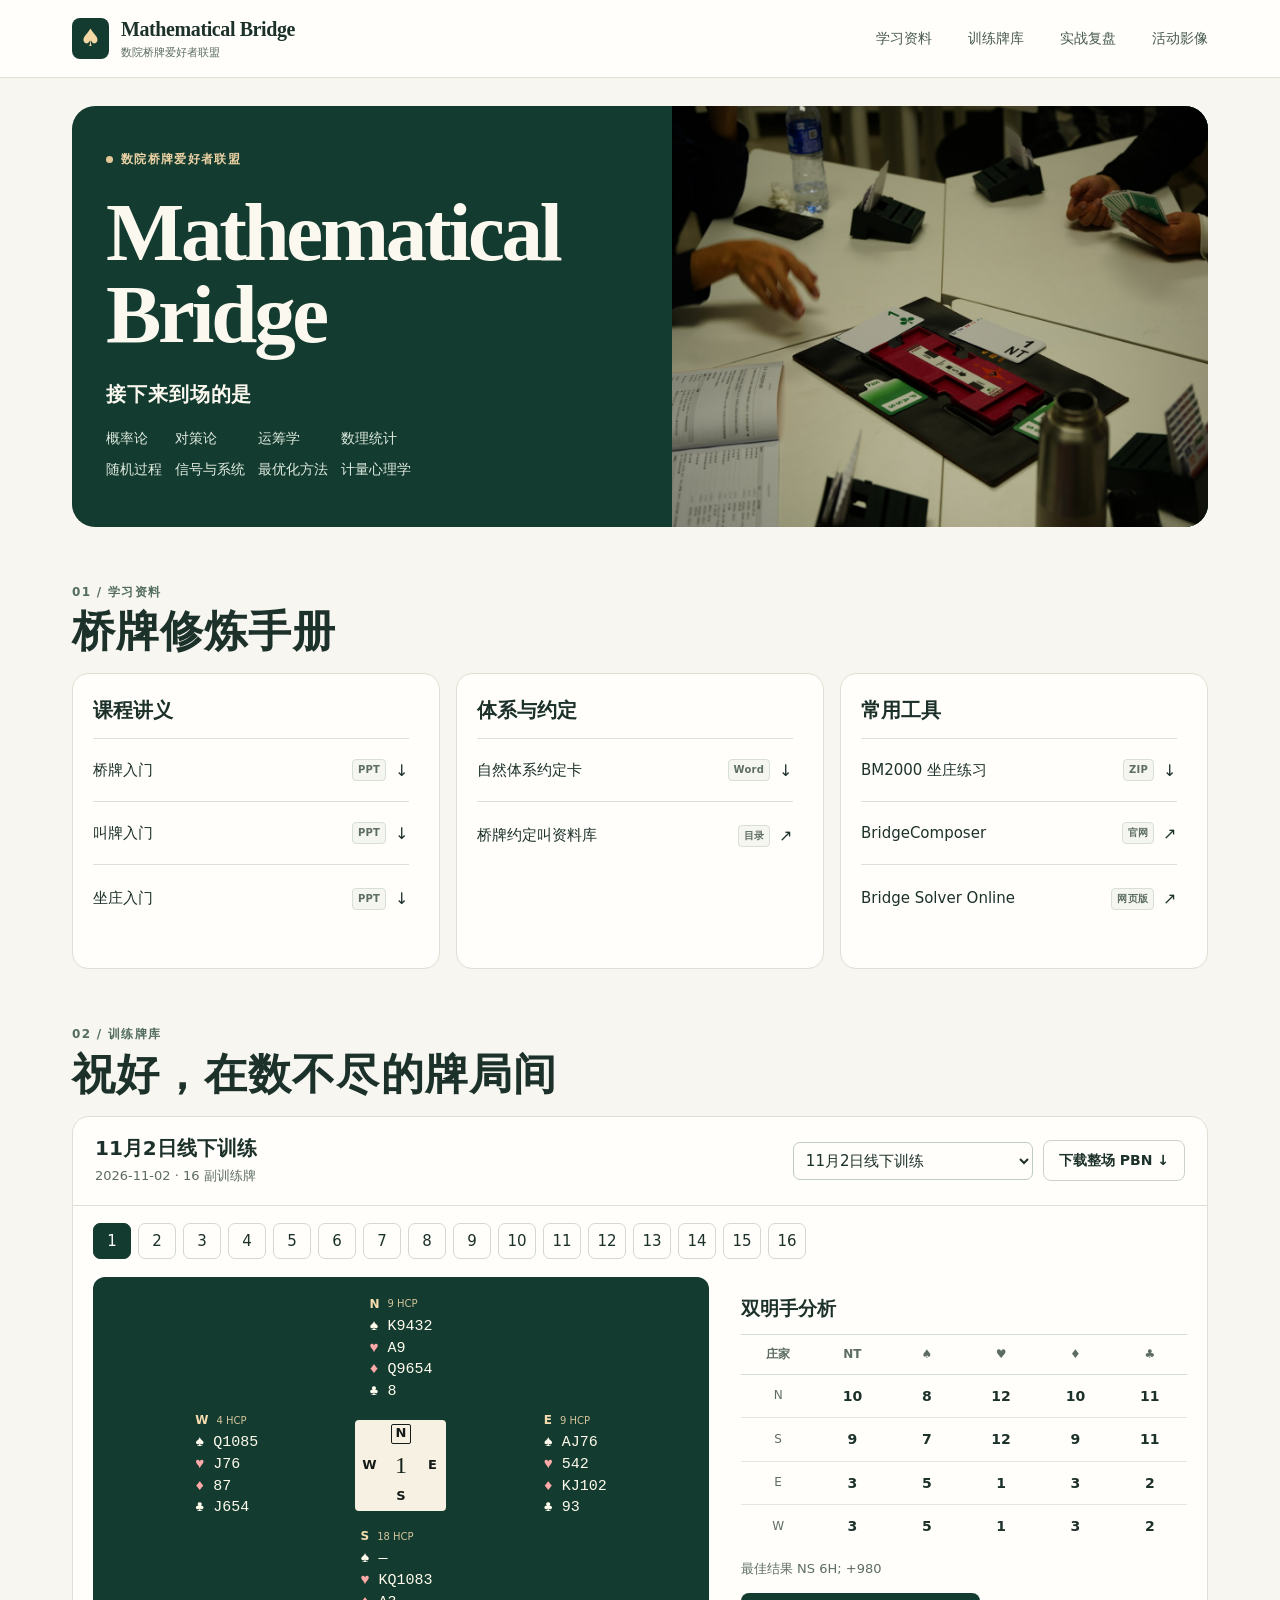
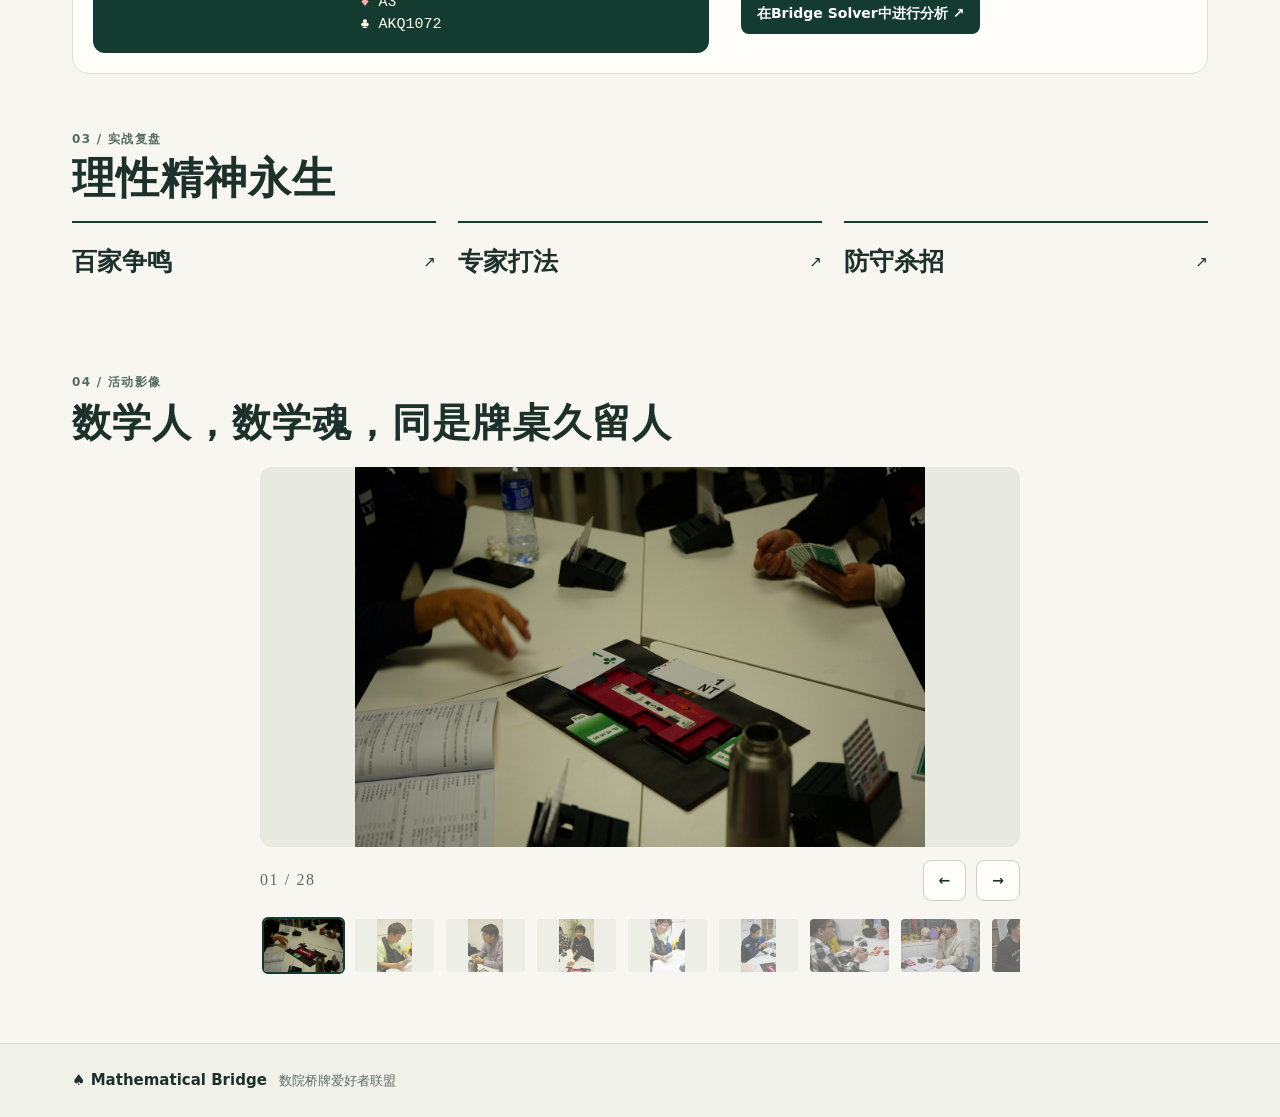
==== commit eca92b3b: "Add files via upload 1121" ====
--- a/index.html
+++ b/index.html
@@ -44,6 +44,6 @@
 <main id="detail-page" class="wrap detail-page" hidden></main>
 <footer class="site-footer"><div class="wrap"><span><b>♠ Mathematical Bridge</b> <span class="footer-sub">数院桥牌爱好者联盟</span></span></div></footer>
 
-<script src="assets/app-b9b99198b34b.js" defer></script>
+<script src="assets/app-f0f4fd50a8c1.js" defer></script>
 </body>
 </html>
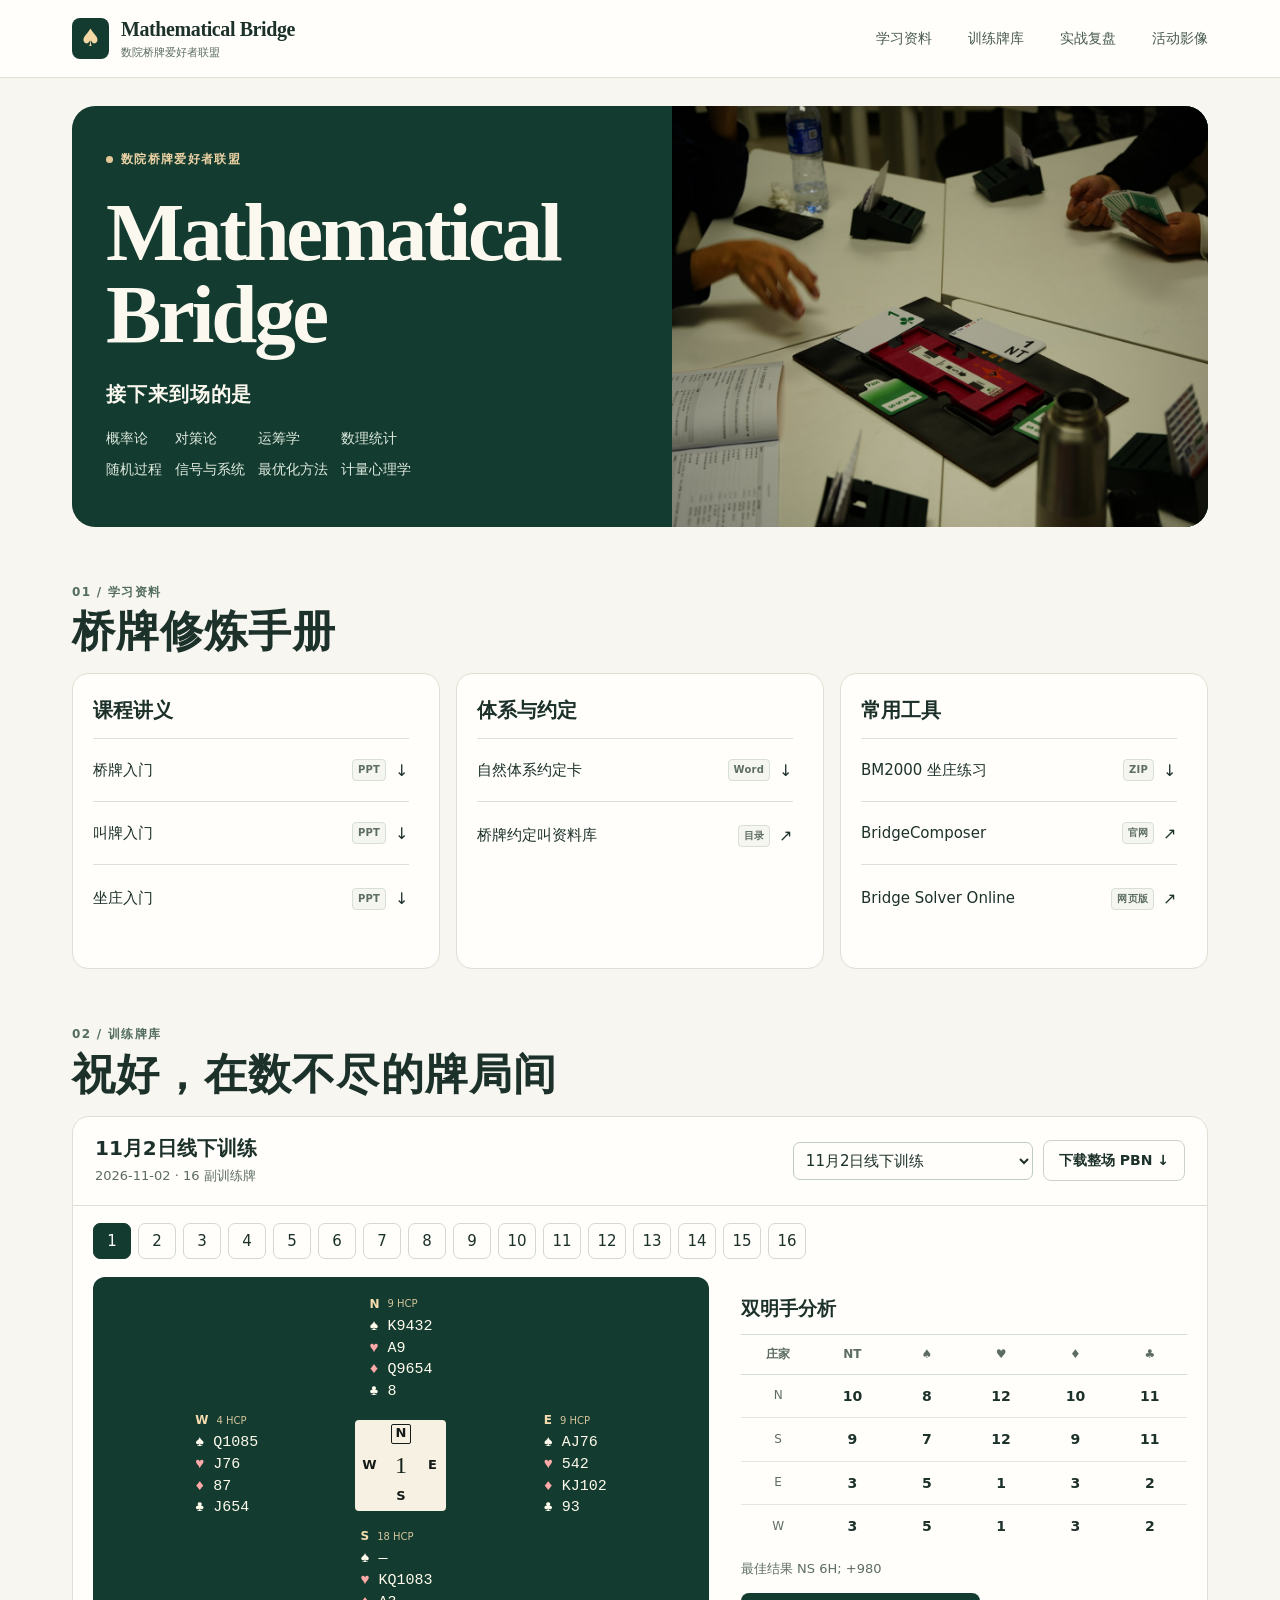
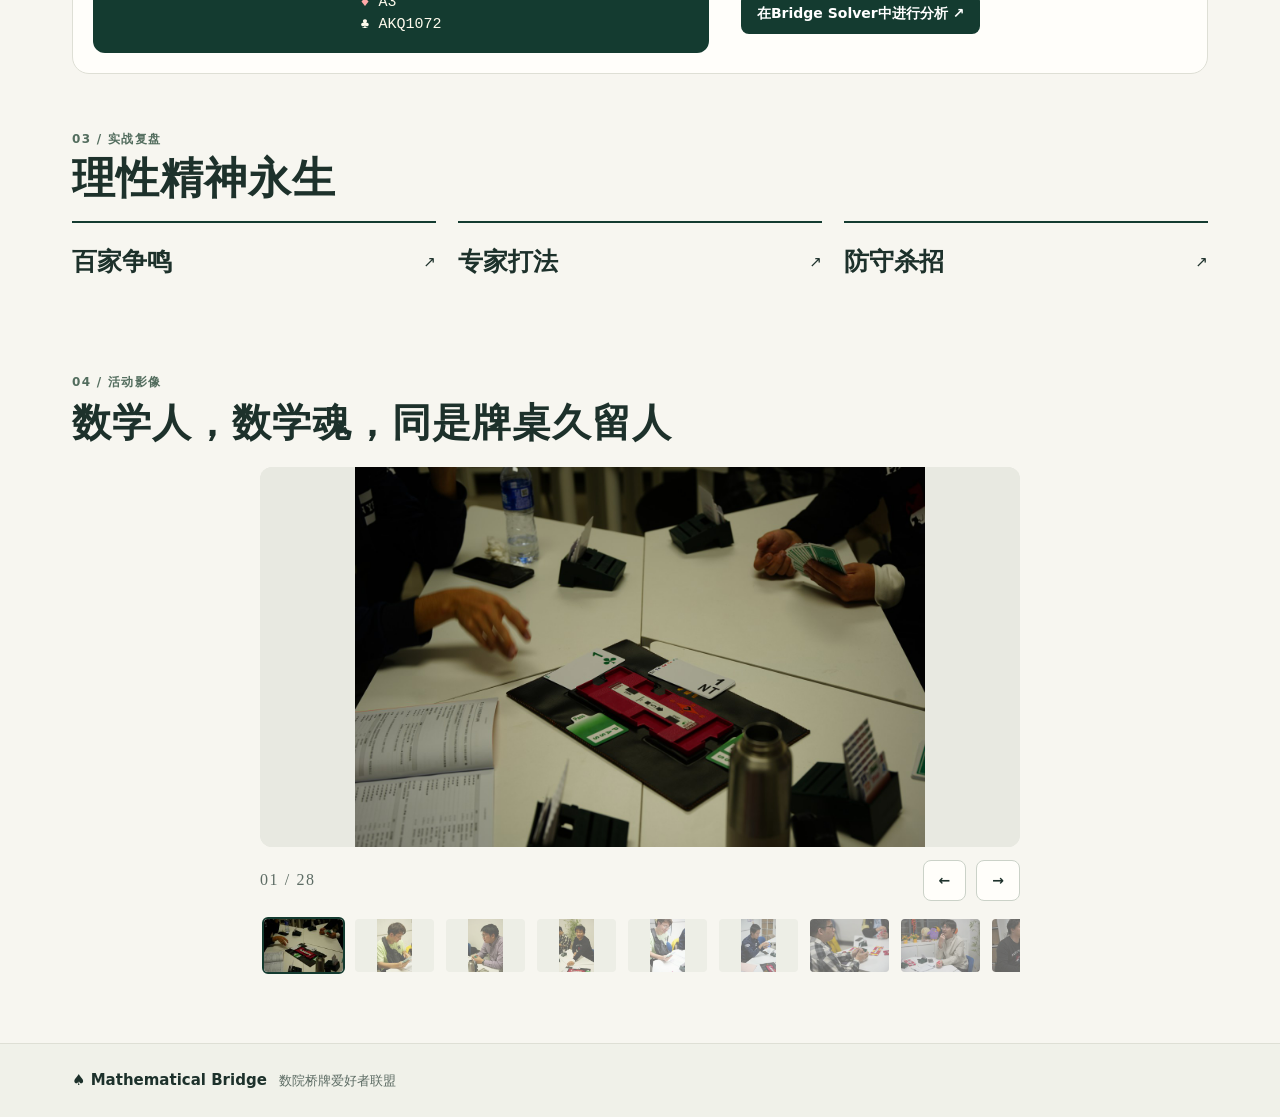
==== commit 1d038843: "Add files via upload 解决照片卡顿问题" ====
--- a/index.html
+++ b/index.html
@@ -5,7 +5,7 @@
 <meta name="viewport" content="width=device-width, initial-scale=1">
 <meta name="description" content="数院桥牌爱好者联盟的入门课件、线下牌谱和实战复盘。">
 <title>Mathematical Bridge · 数院桥牌爱好者联盟</title>
-<link rel="stylesheet" href="assets/style-dc630f5e2214.css">
+<link rel="stylesheet" href="assets/style-800fc60f967e.css">
 </head>
 <body>
 <header class="site-header">
@@ -44,6 +44,6 @@
 <main id="detail-page" class="wrap detail-page" hidden></main>
 <footer class="site-footer"><div class="wrap"><span><b>♠ Mathematical Bridge</b> <span class="footer-sub">数院桥牌爱好者联盟</span></span></div></footer>
 
-<script src="assets/app-f0f4fd50a8c1.js" defer></script>
+<script src="assets/app-e69899042b95.js" defer></script>
 </body>
 </html>
--- a/assets/style-800fc60f967e.css
+++ b/assets/style-800fc60f967e.css
@@ -0,0 +1,277 @@
+:root{--bg:#f7f6f0;--paper:#fffefa;--ink:#1d312b;--muted:#5d6c64;--line:#dedfd5;--green:#143b30;--green-light:#e9f0e8;--gold:#e5c998;--red:#a43639;--radius:17px}
+*{box-sizing:border-box}
+html{scroll-behavior:smooth}
+body{margin:0;background:var(--bg);color:var(--ink);font:15px/1.6 system-ui,"Microsoft YaHei","PingFang SC",sans-serif}
+a{color:inherit;text-decoration:none}
+button,input,select,textarea{font:inherit}
+button,select{cursor:pointer}
+a:focus-visible,button:focus-visible,input:focus-visible,select:focus-visible,textarea:focus-visible,summary:focus-visible{outline:3px solid #a66e2b;outline-offset:3px}
+h1,h2,h3,h4,p,figure{margin:0}
+[hidden]{display:none!important}
+.wrap{width:min(1136px,calc(100% - 64px));margin-inline:auto}
+.site-header{border-bottom:1px solid var(--line);background:var(--paper)}
+.header-inner{min-height:77px;display:flex;justify-content:space-between;align-items:center;gap:20px}
+.brand{display:flex;align-items:center;gap:12px;flex:none;line-height:1.22}
+.brand-mark{width:37px;height:41px;display:grid;place-items:center;background:var(--green);color:#f3d7a5;border-radius:8px;font-size:24px}
+.brand b{display:block;font-size:18px;letter-spacing:.04em}
+.brand small{font-size:11px;color:var(--muted)}
+nav,.actions{display:flex;flex-wrap:wrap;align-items:center;gap:10px}
+nav{gap:clamp(12px,3vw,36px);color:#485a50;font-size:14px}
+nav a:hover,.board-story:hover{text-decoration:underline;text-underline-offset:4px}
+.hero{margin-top:28px;display:grid;grid-template-columns:1.05fr 1fr;background:var(--green);color:#fbf8ef;border-radius:23px;overflow:hidden}
+.hero-copy{padding:clamp(30px,5vw,66px);align-self:center}
+.eyebrow,.section-index,.label{font-weight:650;font-size:12px;letter-spacing:.11em}
+.eyebrow{color:#ebd2a4;display:flex;gap:8px;align-items:center}
+.eyebrow span{background:var(--gold);width:7px;height:7px;border-radius:50%}
+h1,h2{font-family:"Songti SC","STSong","SimSun",serif;font-weight:750;line-height:1.15}
+h1{font-size:clamp(52px,7.2vw,96px);letter-spacing:.04em;margin:15px 0 10px}
+.hero-sub{font-size:clamp(17px,2.3vw,26px);font-weight:600;letter-spacing:.045em}
+.hero-desc{color:#dfebe0;max-width:31ch;margin:15px 0 26px}
+.hero-media{position:relative;min-height:100%;display:grid;background:#245042}
+.hero-media img{position:absolute;width:100%;height:100%;object-fit:cover}
+.hero-media figcaption{position:relative;align-self:end;justify-self:end;background:#173127e8;color:#fff8e8;padding:7px 14px;border-radius:7px;margin:16px;font-size:12px}
+.suits-decoration{margin:auto;color:var(--gold);font-size:clamp(33px,5vw,70px);letter-spacing:.13em}
+.button{display:inline-flex;align-items:center;justify-content:center;gap:8px;padding:9px 15px;min-height:41px;border:1px solid transparent;border-radius:8px;font-size:14px;font-weight:650;line-height:1.35;text-align:center}
+.button:hover{filter:brightness(.93)}
+.primary{color:#1b3028;background:#f4dcaa}
+.on-dark{border-color:#91a69a;background:transparent;color:#fffdf2}
+.solid{background:var(--green);color:#fff}
+.quiet{background:var(--paper);color:var(--ink);border-color:#cbd2c8}
+.danger{color:#9c3134}
+.section{margin:56px 0;scroll-margin-top:20px}
+.section-head{display:flex;justify-content:space-between;align-items:end;gap:12px;margin-bottom:17px}
+.section-index{color:#536d5e;margin-bottom:5px}
+h2{font-size:clamp(29px,4vw,43px);letter-spacing:.025em}
+.section-head>p,.muted,.description{color:var(--muted)}
+.resources{display:grid;grid-template-columns:repeat(2,minmax(0,1fr));gap:14px}
+.panel,.resource,.story,.gallery figure,.empty{background:var(--paper);border:1px solid var(--line);border-radius:var(--radius)}
+.resource{padding:20px;display:grid;grid-template-columns:auto minmax(0,1fr);gap:14px;align-content:start}
+.resource .actions{margin-top:12px}
+.resource h3,.panel h3,.story h3{font-size:20px;line-height:1.35;overflow-wrap:anywhere}
+.resource p,.story p{margin-top:6px}
+.file-icon{display:grid;place-items:center;width:45px;height:45px;background:var(--green-light);color:var(--green);font-size:13px;font-weight:700;border-radius:10px}
+.label{color:#577061}
+.empty{padding:21px;color:var(--muted)}
+.description,.prose{white-space:pre-wrap;overflow-wrap:anywhere}
+.session-head{padding:18px 22px;display:flex;justify-content:space-between;align-items:center;gap:12px;flex-wrap:wrap;border-bottom:1px solid var(--line)}
+.session-head p{margin-top:4px}
+.board-layout{display:grid;grid-template-columns:minmax(0,1.26fr) minmax(0,1fr);align-items:start;gap:20px;padding:20px}
+.board-nav{display:flex;flex-wrap:wrap;align-items:center;gap:7px;margin:0 0 12px}
+.board-nav button{width:38px;min-height:36px;border:1px solid #d3d9d0;border-radius:7px;background:var(--paper);color:var(--ink);font-variant-numeric:tabular-nums}
+.board-nav button[aria-pressed="true"]{color:white;background:var(--green);border-color:var(--green)}
+.table-felt{background:var(--green);color:#fffbed;padding:15px;border-radius:12px;display:grid;grid-template-columns:minmax(0,1fr) minmax(45px,.8fr) minmax(0,1fr);gap:5px 6px;align-items:center}
+.hand{justify-self:center;min-width:0}
+.hand[data-seat="N"]{grid-area:1/2}.hand[data-seat="W"]{grid-area:2/1}.hand[data-seat="E"]{grid-area:2/3}.hand[data-seat="S"]{grid-area:3/2}
+.hand h4{color:#f5dcae;font-size:12px;margin-bottom:2px}
+.cards{display:grid;grid-template-columns:14px 1fr;column-gap:4px;font:clamp(11px,1.3vw,15px)/1.45 ui-monospace,Consolas,monospace;white-space:nowrap}
+.red{color:var(--red)}.table-felt .red{color:#ffaaa8}
+.table-center{grid-area:2/2;text-align:center;color:#f5dcae;border:1px solid #b9c6aa65;border-radius:9px;padding:8px 2px;font-size:12px}
+.table-center b{display:block;font-size:16px}
+.analysis{min-width:0}
+.analysis h3{margin:5px 0 6px}
+.analysis p{margin-bottom:8px}
+.dd{border-collapse:collapse;width:100%;text-align:center;margin:12px 0;font-variant-numeric:tabular-nums}
+.dd td,.dd th{padding:6px 3px;border-bottom:1px solid var(--line)}
+.dd thead,.dd tbody th{background:#edf1e9}
+.dd td.make{font-weight:700;color:var(--green)}
+.dd th:first-child{width:24%}
+.small{font-size:13px}
+.board-story{display:block;font-weight:650;margin:7px 0}
+.story-list,.manage-list{display:grid;gap:10px}
+.story{padding:17px 21px;scroll-margin-top:20px}
+.story summary{cursor:pointer;font-weight:650}
+.story-block{margin-top:12px}
+.story-block h4{font-size:14px}
+.gallery{display:grid;grid-template-columns:repeat(3,minmax(0,1fr));gap:14px}
+.gallery figure{overflow:hidden}
+.gallery img{display:block;width:100%;aspect-ratio:1.58;object-fit:cover}
+.gallery figcaption{padding:12px 15px}
+.site-footer{border-top:1px solid var(--line);background:#f0f1e9}
+.site-footer .wrap{display:flex;justify-content:space-between;align-items:center;gap:10px;min-height:73px}
+.footer-sub{color:var(--muted);margin-left:7px;font-size:13px}
+dialog{border:1px solid var(--line);border-radius:17px;width:min(780px,calc(100% - 24px));max-height:calc(100dvh - 24px);padding:20px;background:var(--bg);color:var(--ink)}
+dialog::backdrop{background:#0d211bcc}
+.manage-head{display:flex;align-items:center;justify-content:space-between;gap:10px;margin-bottom:14px}
+.guide{background:var(--green-light);padding:10px 14px;border-radius:9px;margin-bottom:14px}
+.guide summary{cursor:pointer;font-weight:650}
+.guide ol{margin:6px 0;padding-left:21px}
+.fields{display:grid;grid-template-columns:repeat(2,minmax(0,1fr));gap:12px;margin-bottom:12px}
+.fields label,.session-picker{display:grid;gap:4px;font-weight:650}
+.fields small{font-weight:400;color:var(--muted)}
+.fields .span{grid-column:1/-1}
+input,select,textarea{width:100%;min-width:0;border:1px solid #bfcac0;border-radius:7px;padding:8px;background:var(--paper);color:var(--ink)}
+.manage-row{display:flex;justify-content:space-between;align-items:center;flex-wrap:wrap;gap:9px;padding:10px 0;border-top:1px solid var(--line);overflow-wrap:anywhere}
+.export-bar{border-top:1px solid var(--line);padding-top:15px;margin-top:13px}
+#manage-status{min-height:1.6em;margin:9px 0;color:#4e6255}
+@media(max-width:790px){
+  .wrap{width:calc(100% - 36px)}
+  .section{margin:40px 0}
+  .hero-copy{padding:28px}
+  .board-layout{grid-template-columns:minmax(0,1fr)}
+  .table-felt{max-width:540px;margin-inline:auto}
+  .cards{font-size:clamp(11px,2vw,15px)}
+}
+@media(max-width:570px){
+  .wrap{width:calc(100% - 26px)}
+  .header-inner{flex-direction:column;align-items:start;gap:9px;padding-block:11px}
+  nav{gap:8px 17px;font-size:13px}
+  nav a{padding-block:5px}
+  .hero{margin-top:14px;grid-template-columns:1fr;border-radius:16px}
+  .hero-copy{padding:25px 20px}
+  .hero-media{min-height:180px}
+  .section-head{display:block}
+  .section-head>p{margin-top:6px}
+  .resources,.fields{grid-template-columns:minmax(0,1fr)}
+  .session-head,.board-layout{padding:13px}
+  .table-felt{padding:10px 5px;grid-template-columns:minmax(0,1fr) minmax(36px,.9fr) minmax(0,1fr);gap:6px 3px}
+  .gallery{grid-template-columns:repeat(2,minmax(0,1fr))}
+}
+@media(prefers-reduced-motion:reduce){html{scroll-behavior:auto}}
+.brand b{font-family:Georgia,"Times New Roman",serif;font-size:20px;letter-spacing:-.02em}
+.hero{grid-template-columns:1.12fr 1fr}
+.hero-copy{padding:44px 34px}
+h1{font-family:Georgia,"Times New Roman",serif;font-size:clamp(46px,6.8vw,83px);letter-spacing:-.04em;line-height:.99;overflow-wrap:normal}
+.hero h1{max-width:9ch;margin-block:22px}
+.hero-sub{font-size:20px}
+.hero-desc{max-width:none;line-height:1.9}
+.subjects{display:grid;grid-template-columns:repeat(4,max-content);gap:5px 13px;font-size:14px;margin-bottom:0}
+.subjects span{white-space:nowrap}
+.resource-group{background:var(--paper);border:1px solid var(--line);border-radius:16px;padding:21px 23px}
+.resource-heading{display:flex;justify-content:space-between;align-items:center;padding-bottom:12px}
+.resource-heading h3{font-size:20px}
+.download-row{display:grid;grid-template-columns:25px minmax(0,1fr) 18px;gap:12px;align-items:center;padding:16px 0;border-top:1px solid var(--line)}
+.download-row:hover{color:#8a5b21}
+.row-number{font:12px Georgia,serif;color:var(--muted)}
+.download-arrow{font-size:19px}
+.table-center{width:91px;height:91px;position:relative;background:#f6f1e2;color:#15221c;border:0;border-radius:4px;padding:0;justify-self:center;display:grid;place-items:center}
+.table-center b.board-number{font:24px Georgia,serif;color:#15221c}
+.compass-seat{position:absolute;display:grid;place-items:center;width:22px;height:22px;font-size:13px;font-weight:750;color:#151b18}
+.compass-seat.vulnerable{color:#bb2c33}
+.pos-N{top:3px;left:calc(50% - 11px)}.pos-S{bottom:3px;left:calc(50% - 11px)}
+.pos-W{left:3px;top:calc(50% - 11px)}.pos-E{right:3px;top:calc(50% - 11px)}
+.compass-seat.dealer{outline:1.5px solid currentColor;outline-offset:-2px;border-radius:3px}
+.hand h4{display:flex;align-items:center;gap:8px}
+.hand h4 small{font-size:10px;font-weight:400;opacity:.85;white-space:nowrap}
+.hand[data-seat="N"],.hand[data-seat="S"]{grid-column:1/-1}
+.table-felt{grid-template-columns:minmax(0,1fr) 91px minmax(0,1fr);padding:18px 13px;gap:8px}
+.hidden-cards{font-size:21px;letter-spacing:4px;color:#b2c5b5;min-height:65px}
+.story-categories{display:grid;grid-template-columns:repeat(3,minmax(0,1fr));gap:22px}
+.story-category{padding:19px 0;border-top:2px solid var(--green)}
+.category-heading{display:flex;justify-content:space-between;align-items:center;margin-bottom:16px}
+.category-heading h3{font-size:25px;font-family:"SimSun",serif}
+.story-title{display:flex;align-items:center;justify-content:space-between;gap:12px;padding:16px 0;border-top:1px solid var(--line);font-size:19px}
+.story-title:hover,.category-heading:hover{color:#996b30}
+.detail-page{min-height:70vh;padding-block:36px 70px}
+.detail-page h1{font-family:"SimSun",serif;font-size:clamp(37px,6vw,65px);letter-spacing:.02em;line-height:1.25;margin:24px 0}
+.back-link{display:inline-block;color:var(--muted);margin-bottom:18px}
+.replay-grid{display:grid;grid-template-columns:minmax(0,1.15fr) minmax(0,1fr);gap:25px}
+.auction-panel{background:var(--paper);padding:22px;border:1px solid var(--line);border-radius:14px}
+.auction-table{width:100%;text-align:center;border-collapse:collapse;margin:14px 0}
+.auction-table td,.auction-table th{padding:8px;border-bottom:1px solid var(--line);width:25%}
+.auction-table .current-bid{background:var(--green-light);font-weight:750;color:var(--green)}
+.auction-note{margin:12px 0;color:var(--muted)}
+.step-actions{justify-content:space-between}
+button:disabled{opacity:.4;cursor:default}
+.story-intro{max-width:780px;margin:35px auto}
+.story-intro section{margin:24px 0}
+.story-intro h3{margin-bottom:9px}
+.story-result{background:var(--green-light);padding:15px;border-radius:8px;margin-top:16px}
+.category-index{max-width:780px}
+.gallery-carousel{width:min(100%,760px);margin-inline:auto}
+.gallery-stage{height:380px;background:#e8e9e1;border-radius:12px;overflow:hidden;position:relative}
+.gallery-stage img{position:absolute;inset:0;width:100%;height:100%;min-width:0;min-height:0;object-fit:contain;display:block;background:inherit}
+.gallery-toolbar{display:flex;justify-content:space-between;align-items:center;gap:8px;padding:13px 0}
+.photo-count{font:16px Georgia,serif;letter-spacing:.1em;color:var(--muted)}
+.photo-thumbnails{display:flex;gap:8px;overflow-x:auto;padding:3px 2px 13px;scrollbar-width:thin}
+.photo-thumbnails button{flex:0 0 83px;height:57px;background:transparent;padding:0;border:2px solid transparent;border-radius:6px;overflow:hidden;opacity:.6}
+.photo-thumbnails button[aria-pressed="true"]{border-color:var(--green);opacity:1}
+.photo-thumbnails img{width:100%;height:100%;object-fit:contain;display:block;background:#e8e9e1}
+#gallery h2{font-size:clamp(25px,3.3vw,39px);line-height:1.35}
+@media(max-width:790px){.replay-grid{grid-template-columns:minmax(0,1fr)}.gallery-stage{height:340px}.hero-copy{padding:30px 24px}.brand b{font-size:18px}.subjects{grid-template-columns:repeat(2,max-content)}}
+@media(max-width:570px){.hero{grid-template-columns:1fr}.hero h1{font-size:clamp(32px,8.4vw,47px)}.story-categories{grid-template-columns:1fr;gap:4px}.table-felt{grid-template-columns:minmax(0,1fr) 67px minmax(0,1fr);padding:12px 6px;gap:7px 3px}.table-center{width:67px;height:67px}.compass-seat{width:18px;height:18px;font-size:11px}.pos-N,.pos-S{left:calc(50% - 9px)}.pos-W,.pos-E{top:calc(50% - 9px)}.table-center b.board-number{font-size:17px}.gallery-stage{height:280px}.auction-panel{padding:15px}.hand h4{gap:4px}.hand h4 small{font-size:9px}.site-footer .wrap{flex-wrap:wrap;padding-block:13px}.footer-sub{display:block;margin:4px 0}.resource-group{padding:18px}.brand b{font-size:21px}}
+.story-challenge{font-family:"STKaiti","KaiTi","FangSong",serif;font-size:clamp(23px,3.4vw,35px);letter-spacing:.07em;line-height:1.5;margin:0 0 25px;color:#8c622d}
+.story-attribution{max-width:780px;margin:35px auto 0;padding-top:16px;border-top:1px solid var(--line);font-family:"STKaiti","KaiTi",serif;font-size:18px}
+@media(min-width:791px) and (max-width:1120px){.subjects{font-size:12px;column-gap:7px}}
+.resources{grid-template-columns:repeat(3,minmax(0,1fr));gap:16px;align-items:stretch}
+.resource-group{padding:20px;min-width:0}
+.download-row{grid-template-columns:minmax(0,1fr) auto 14px;gap:9px;padding:15px 0;min-height:63px}
+.resource-title{overflow-wrap:anywhere;line-height:1.55}
+.resource-description{display:block;font-size:11px;line-height:1.8;color:var(--muted);margin-top:7px;font-weight:400}
+.format-badge{font-size:10px;font-weight:650;color:#5e6e63;border:1px solid #d8dfd5;background:#f4f6ef;border-radius:4px;padding:2px 5px;white-space:nowrap;letter-spacing:.02em}
+.download-arrow{font-size:16px}
+.panel>.board-nav{padding:17px 20px 0;margin:0}
+.board-layout{grid-template-columns:minmax(0,1.16fr) minmax(0,.84fr);align-items:stretch;gap:32px;padding-top:18px}
+.board-layout .table-felt{min-height:360px}
+.analysis{display:flex;flex-direction:column;justify-content:center;gap:12px;padding:6px 0}
+.analysis h3{margin:0;font-size:19px}
+.analysis p{margin:0}
+.dd{table-layout:fixed;margin:0;border-collapse:separate;border-spacing:0;width:100%;font-size:14px}
+.dd thead,.dd tbody th{background:transparent}
+.dd td,.dd th{width:16.666%;padding:10px 2px;border:0;border-bottom:1px solid #e3e8df;font-weight:400}
+.dd th:first-child{width:16.666%}
+.dd thead th{font-size:12px;font-weight:650;color:var(--muted);border-top:1px solid #d5ded2;border-bottom:1px solid #d5ded2}
+.dd tbody th{font-size:12px;color:var(--muted)}
+.dd tbody tr:last-child>*{border-bottom:0}
+.dd td{font-weight:550;color:var(--ink)}
+.analysis>.actions{margin-top:1px}
+.click-card{position:fixed;z-index:9999;pointer-events:none;width:23px;height:32px;border-radius:4px;background:#fffdf5;border:1px solid #d5d9cd;box-shadow:0 2px 6px #15362a12;display:grid;place-items:center;font-size:16px;color:var(--green)}
+.click-card.red{color:var(--red)}
+@media(min-width:571px) and (max-width:999px){.resources{grid-template-columns:repeat(2,minmax(0,1fr))}.resource-group:last-child{grid-column:1/-1}}
+@media(max-width:790px){.board-layout{grid-template-columns:minmax(0,1fr);gap:20px}.analysis{max-width:540px;width:100%;margin-inline:auto}}
+@media(max-width:570px){.resources{grid-template-columns:minmax(0,1fr)}.board-layout{padding:13px}.panel>.board-nav{padding:13px 13px 0}.board-layout .table-felt{min-height:330px}.format-badge{font-size:11px}.resource-description{font-size:12px}}
+.convention-search{max-width:520px;margin:22px 0}
+.resource-items{height:210px;overflow-y:auto;overflow-x:hidden;scrollbar-width:thin;scrollbar-color:#b8c6b8 transparent;scrollbar-gutter:stable}
+.resource-items:focus-visible{outline:2px solid #8a6a37;outline-offset:3px}
+.resource-items .download-row:last-child{padding-bottom:10px}
+.convention-groups{max-width:900px;margin-bottom:24px;border-top:1px solid var(--line)}
+.convention-group{border-bottom:1px solid var(--line)}
+.convention-group>summary{min-height:64px;display:flex;justify-content:space-between;align-items:center;gap:16px;list-style:none;font-size:21px;font-family:"Songti SC","SimSun",serif;cursor:pointer;padding:13px 6px}
+.convention-group>summary::-webkit-details-marker{display:none}
+.convention-group>summary::after{content:"+";font-family:system-ui,sans-serif;color:var(--muted);font-size:20px}
+.convention-group[open]>summary::after{content:"−"}
+.convention-links{max-height:290px;overflow-y:auto;scrollbar-width:thin;padding:0 18px 15px;background:var(--paper)}
+.convention-links .download-row{min-height:54px;padding-block:12px}
+.felt-dd{grid-area:3/1;align-self:end;justify-self:start;width:100%;max-width:180px;min-width:0;margin-top:8px}
+.felt-dd-label{color:#d5e1d0;font-size:11px;margin-bottom:4px}
+.felt-dd .dd{font:11px/1.25 ui-monospace,Consolas,monospace}
+.felt-dd .dd th,.felt-dd .dd td{font-size:11px;font-weight:400;color:#f6f5e8;padding:3px 0;border:0;border-bottom:1px solid #a5bfa52c;background:transparent}
+.felt-dd .dd thead th{color:#c0d3bd;border-top:0}
+.felt-dd .dd tbody th{color:#d4e2cf}
+.felt-dd .dd tbody tr:last-child>*{border-bottom:0}
+.replay-options{margin-top:14px}
+@media(max-width:570px){.resource-items{height:auto;max-height:235px}.convention-group>summary{font-size:20px}.convention-links{padding-inline:10px}.felt-dd{max-width:103px}.felt-dd .dd th,.felt-dd .dd td{padding-block:3px}}
+
+/* Flexible review sections and editable five-card endings. */
+.session-head{display:flex;justify-content:space-between;align-items:center;gap:20px}
+.session-head>div:first-child{min-width:0;flex:1}
+.session-actions{flex-wrap:nowrap;justify-content:flex-end;flex:0 1 auto}
+.session-actions select{width:auto;max-width:240px}
+.session-actions a{white-space:nowrap}
+.prose{white-space:pre-wrap;line-height:1.95;color:var(--ink)}
+.story-intro section{margin-block:30px}
+.story-intro h3{font-family:"Songti SC","SimSun",serif;font-size:25px;margin-bottom:12px}
+.endgame-figure{margin:25px 0 22px}
+.endgame-table{width:min(100%,440px);max-width:440px;margin-inline:auto;min-height:0;background:#eeede7;border:1px solid #dadcd3;box-shadow:none;color:#26382f;border-radius:12px;padding:15px 12px;grid-template-columns:minmax(0,1fr) 58px minmax(0,1fr);gap:5px}
+.endgame-table .cards{font-size:13px;line-height:1.45;gap:4px}
+.endgame-card{display:inline-block;padding-inline:2px}
+.endgame-card.played{color:#bfc2bb;opacity:.8}
+.endgame-card.remaining{color:#25382e;font-weight:700}
+.endgame-card.highlighted{outline:2px solid #6c83a0;outline-offset:1px;background:#d9e5f3;border-radius:3px}
+.endgame-figure figcaption{display:flex;justify-content:space-between;gap:10px;flex-wrap:wrap;margin:12px auto 0;max-width:640px;color:var(--muted);font-size:12px}
+.section-editor{padding:15px;background:var(--paper);border:1px solid var(--line);border-radius:10px;margin-bottom:12px;display:grid;gap:10px}
+.section-editor label{display:grid;gap:5px;font-weight:650}
+.section-editor-toolbar{display:flex;align-items:center;justify-content:space-between;gap:10px}
+.section-editor-toolbar .button{min-height:30px;padding:4px 8px;font-size:12px}
+.endgame-editor{margin-block:18px;border-block:1px solid var(--line);padding:14px 0}
+.endgame-editor summary{cursor:pointer;font-weight:650}
+.endgame-editor p{margin:10px 0}
+@media(max-width:650px){.session-head{flex-direction:column;align-items:stretch;gap:12px}.session-actions{justify-content:space-between}.session-actions select{flex:1;width:0;max-width:none;font-size:12px}.session-actions a{font-size:12px;padding-inline:9px}.endgame-table{min-height:0}.endgame-table .cards{font-size:12px;gap:3px}.endgame-card{padding-inline:1px}.section-editor{padding:10px}.section-editor-toolbar{align-items:start;flex-direction:column}}
+
+.endgame-table .hand h4{color:#5e7064;font-size:11px;margin-bottom:3px}
+.endgame-table .cards>.red{color:#a43639}
+.endgame-table .cards:nth-of-type(2) .remaining,.endgame-table .cards:nth-of-type(3) .remaining{color:#a43639}
+.endgame-table .table-center{width:58px;height:58px;border:1px solid #d7d8ce;background:#faf8ef}
+.endgame-table .board-number{font-size:17px}
+.endgame-table .compass-seat{width:16px;height:16px;font-size:10px}
+.endgame-table .pos-N,.endgame-table .pos-S{left:calc(50% - 8px)}
+.endgame-table .pos-E,.endgame-table .pos-W{top:calc(50% - 8px)}
